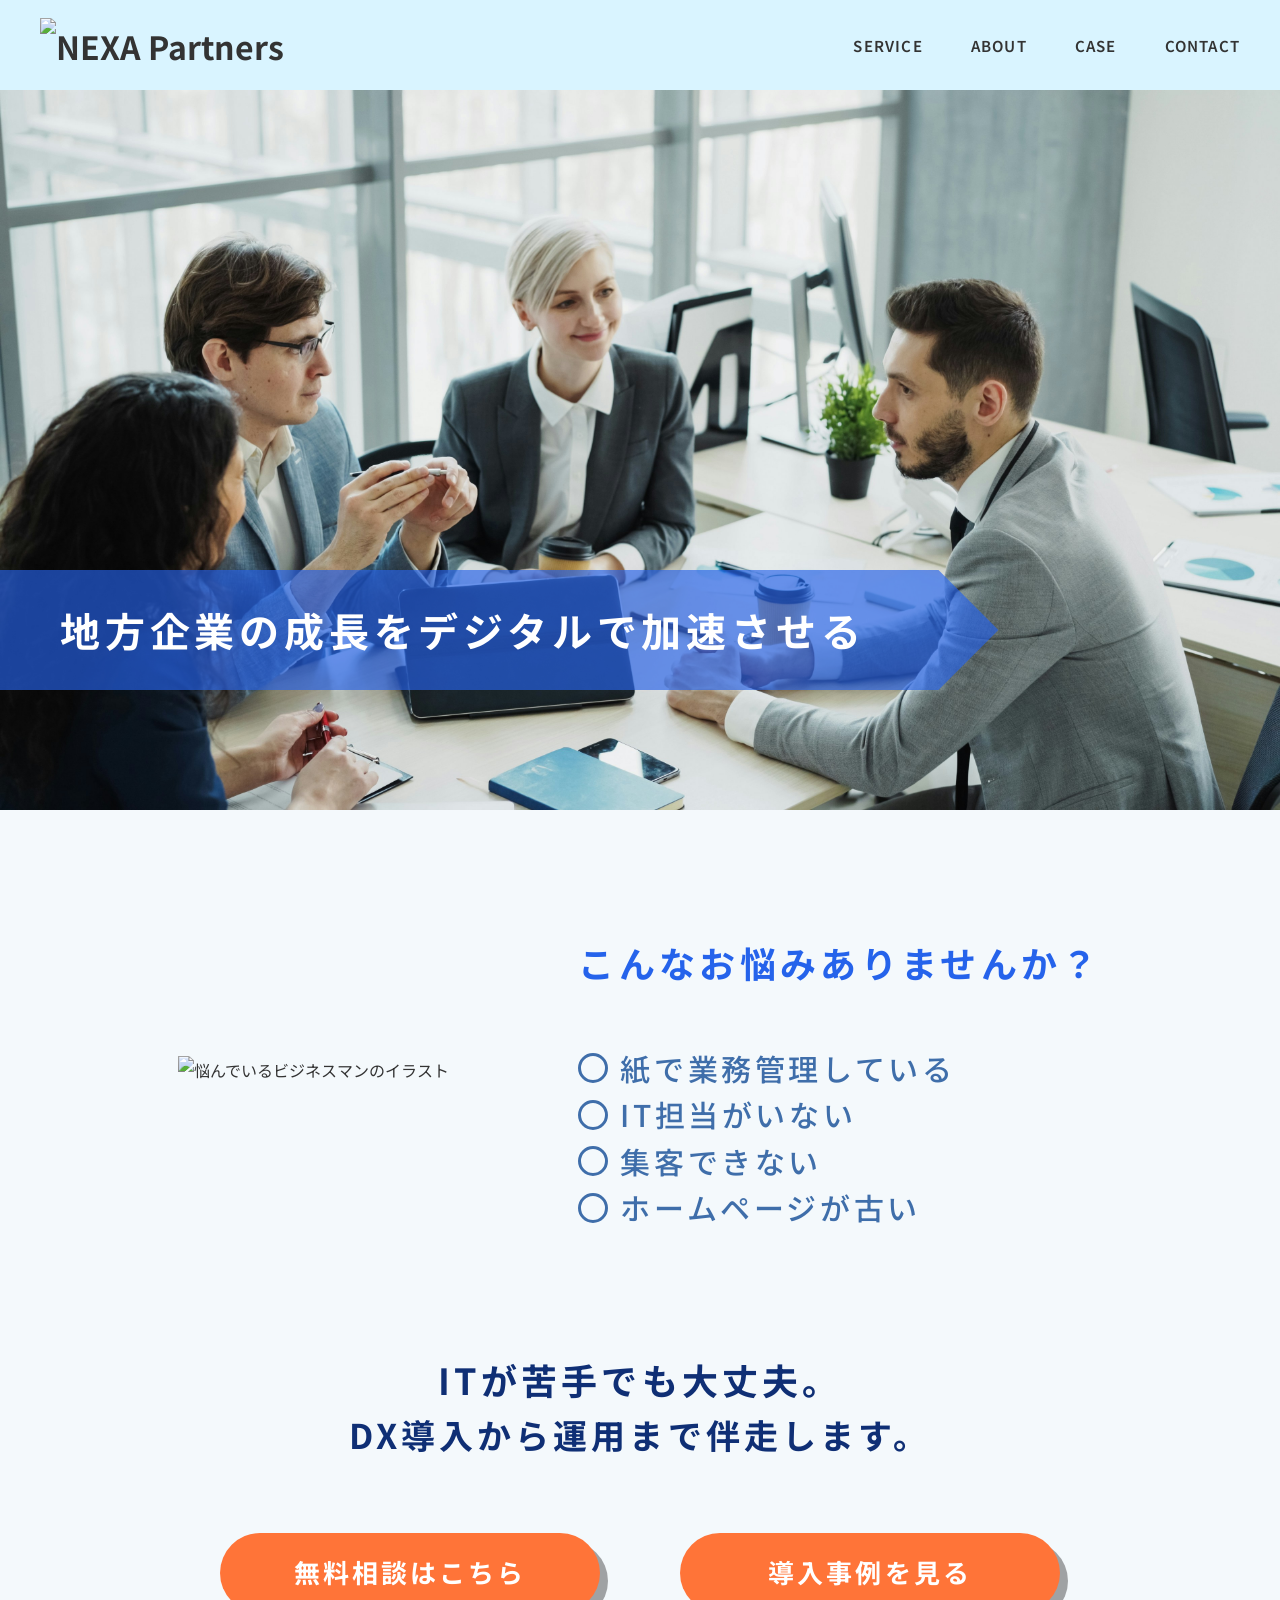
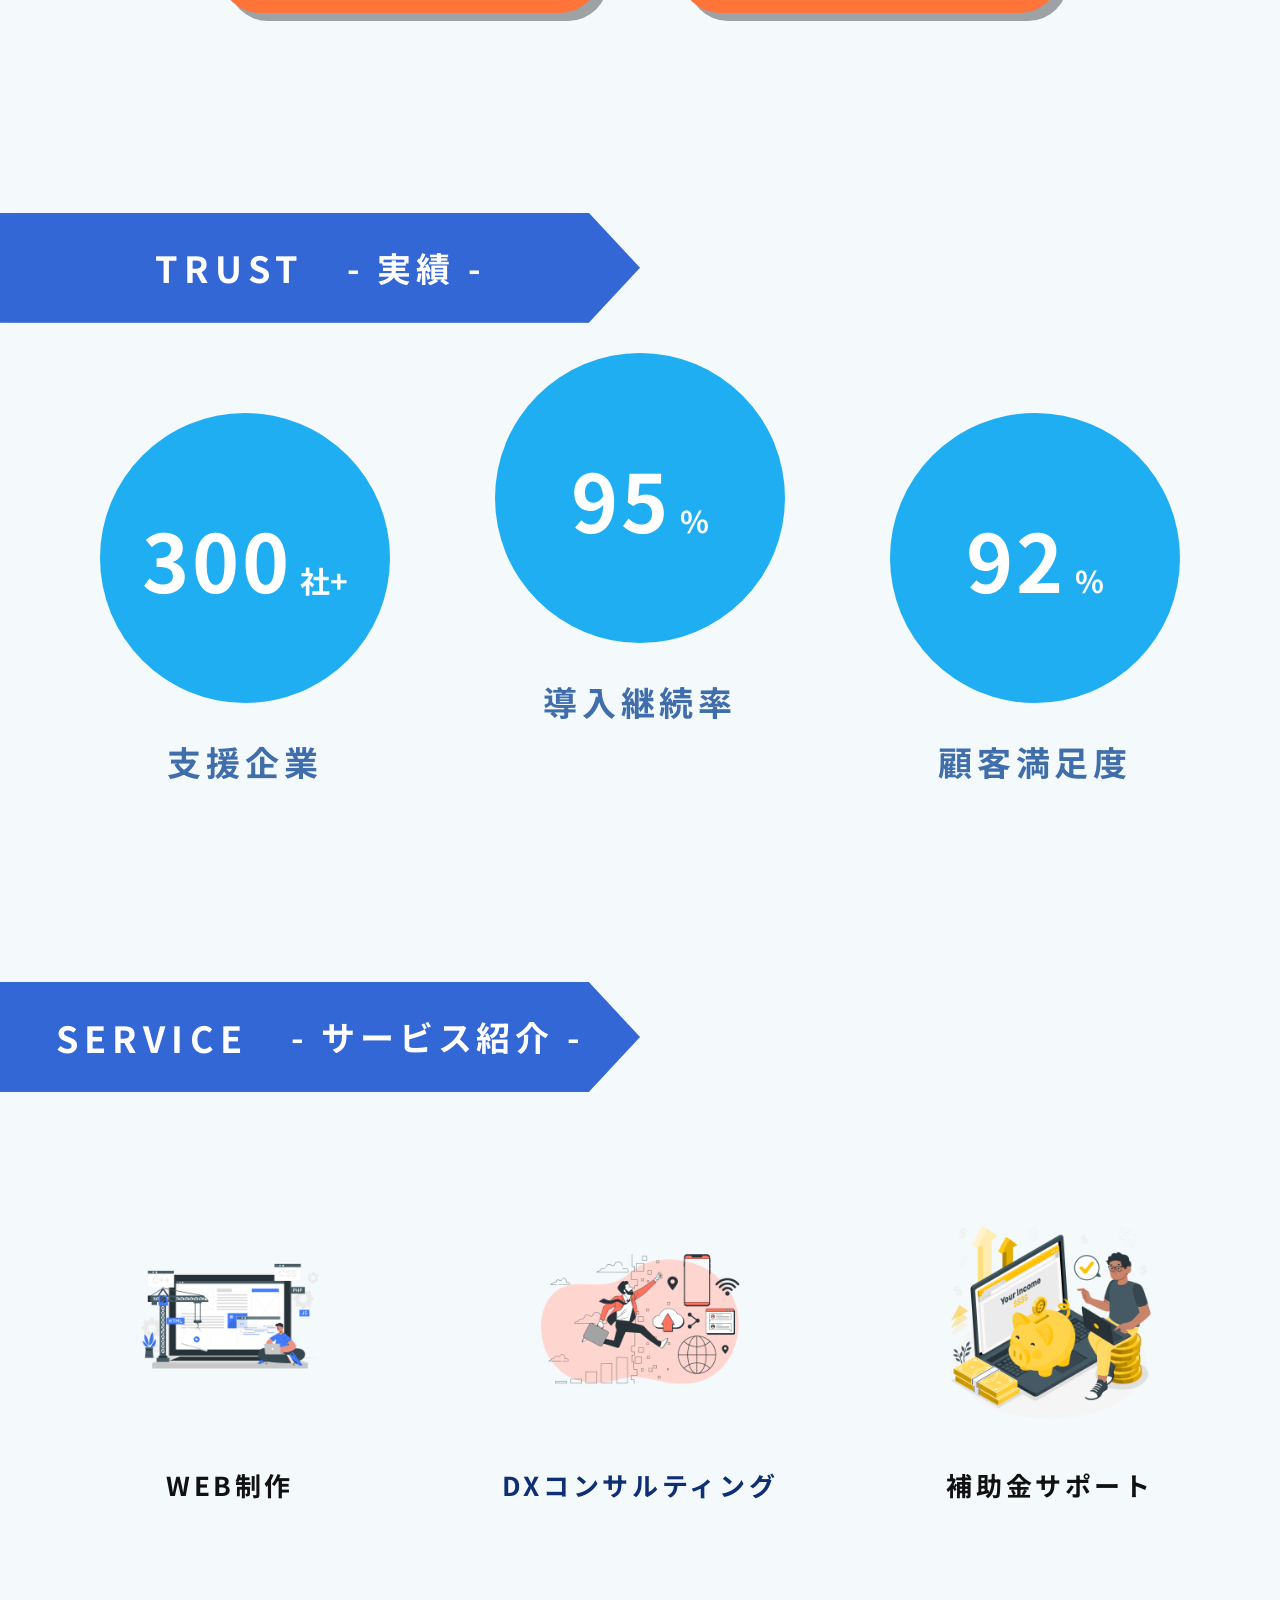
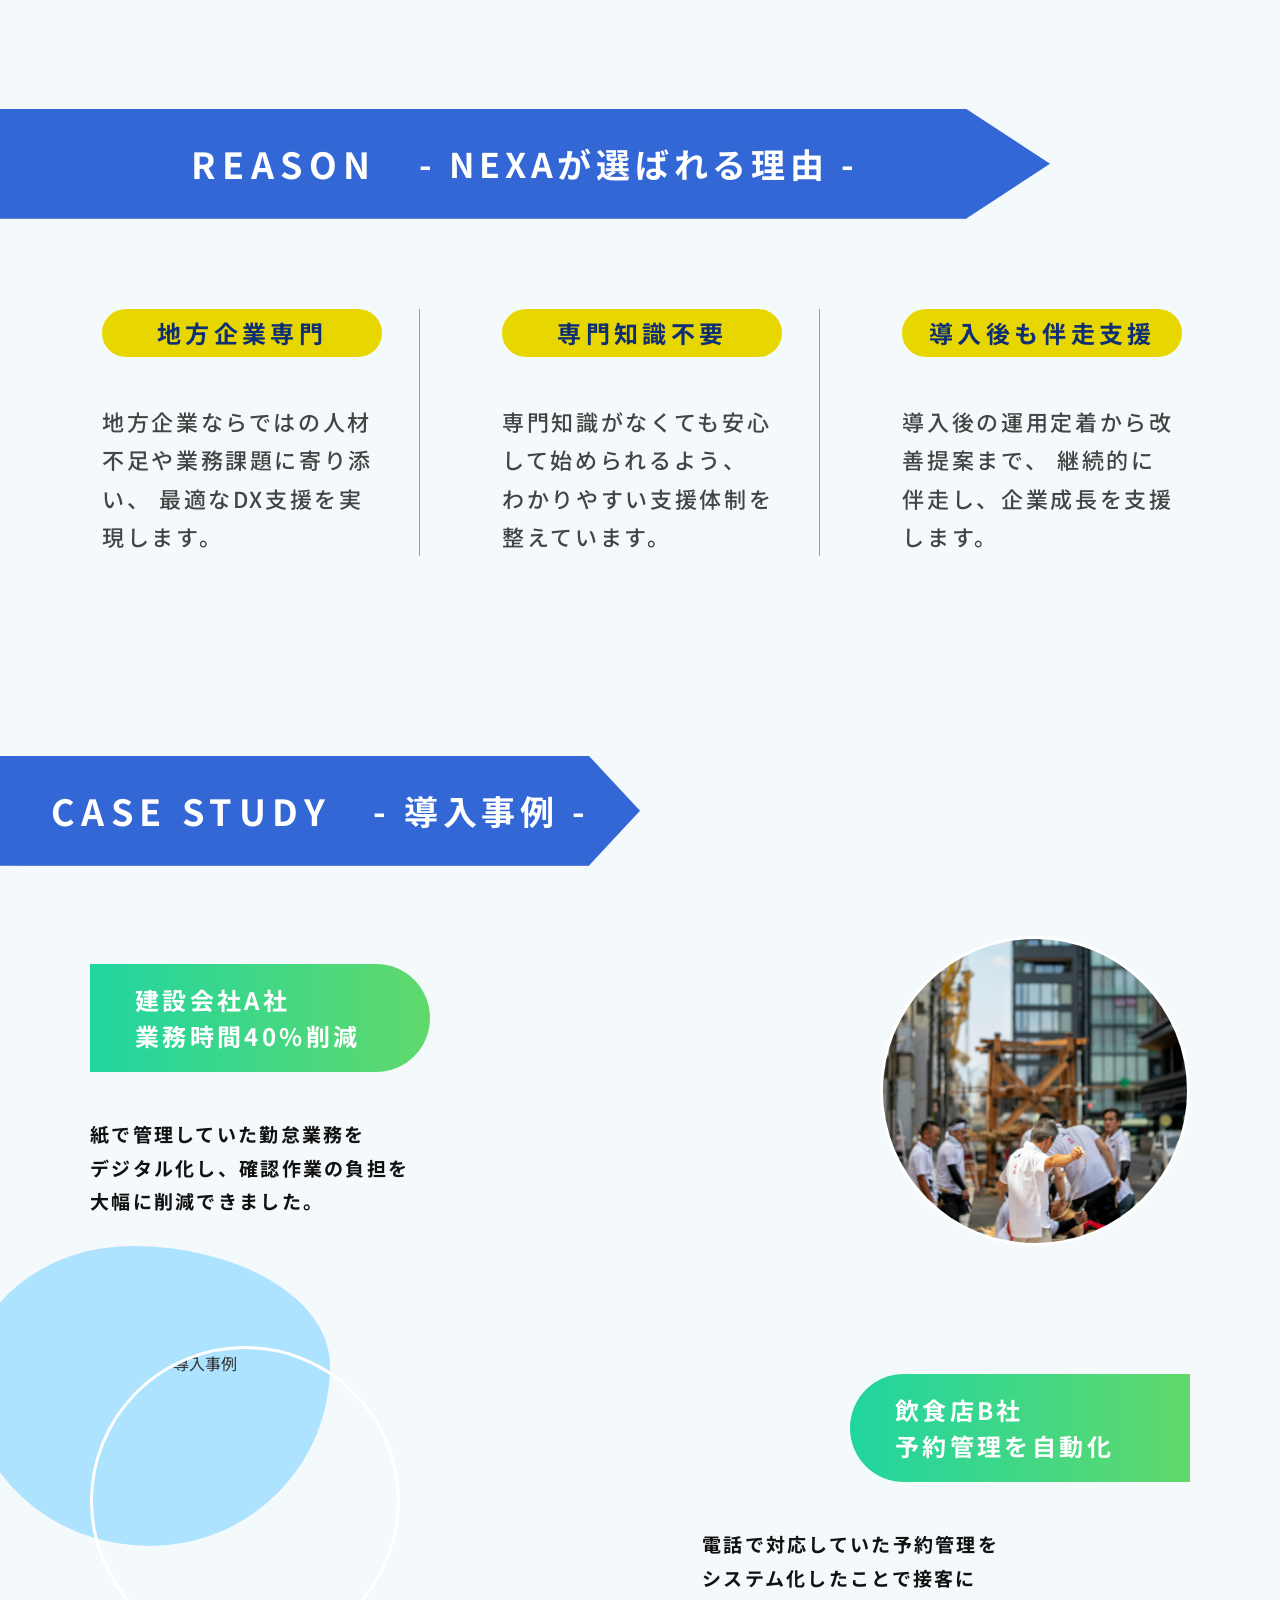
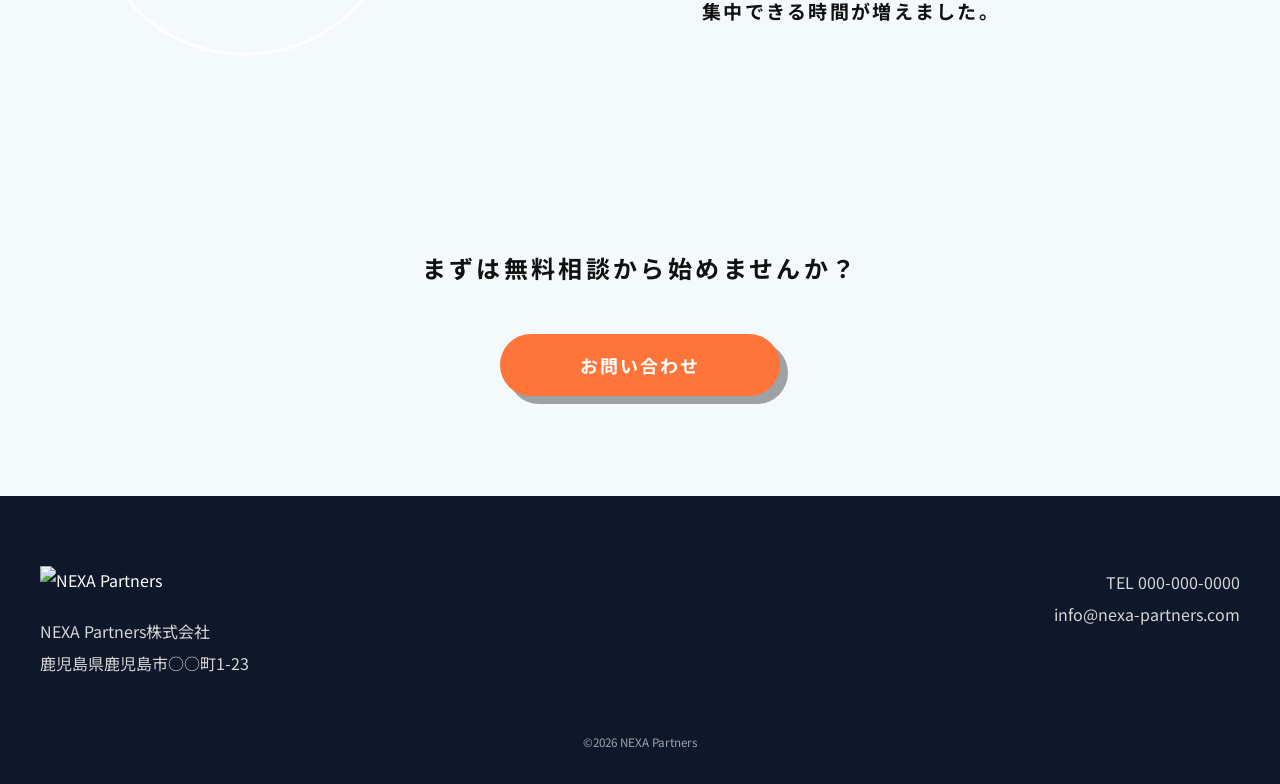
==== index.html @ 4a6d2b7f "Initial commit" ====
<!DOCTYPE html>
<html lang="ja">
<head>
    <meta charset="UTF-8">
    <meta name="viewport" content="width=device-width, initial-scale=1.0">
    <link rel="stylesheet" href="css/reset.css">
    <link rel="stylesheet" href="css/common.css">
    <link rel="stylesheet" href="css/top.css">
    <link rel="preconnect" href="https://fonts.googleapis.com">
    <link rel="preconnect" href="https://fonts.gstatic.com" crossorigin>
    <link href="https://fonts.googleapis.com/css2?family=Noto+Sans+JP:wght@100..900&display=swap" rel="stylesheet">
    <link rel="icon" href="images/common/favicon.ico">
    <title>NEXA Partners / TOPページ</title>
</head>
<body>
    <header>
        <div class="header-inner">
            <h1 class="logo">
            <a href="index.html">
                <img src="images/common/logo.svg" alt="NEXA Partners">
            </a>
            </h1>
            <nav>
            <ul class="gnav">
                <li><a href="service.html">SERVICE</a></li>
                <li><a href="about.html">ABOUT</a></li>
                <li><a href="case.html">CASE</a></li>
                <li><a href="contact.html">CONTACT</a></li>
            </ul>
            </nav>
        </div>
    </header>

    <main>

    <section class="hero">
        <div class="hero-copy">
            <h2>地方企業の成長をデジタルで加速させる</h2>
        </div>
    </section>

    <section class="problem">
        <div class="inner problem-inner">
            <div class="problem-top">
                <div class="problem-img">
                    <img src="images/top/problem.png" alt="悩んでいるビジネスマンのイラスト">
                </div>
                <div class="problem-text">
                    <h2 class="section-title">こんなお悩みありませんか？</h2>
                    <ul class="problem-list">
                        <li>紙で業務管理している</li>
                        <li>IT担当がいない</li>
                        <li>集客できない</li>
                        <li>ホームページが古い</li>
                    </ul>
                </div>
            </div>
            <p class="problem-copy">
                <span>ITが苦手でも大丈夫。</span><br>
                DX導入から運用まで伴走します。
            </p>
            <div class="problem-btns">
                <a href="contact.html" class="btn">無料相談はこちら</a>
                <a href="case.html" class="btn">導入事例を見る</a>
            </div>
        </div>
    </section>

    <section class="trust">
        <h2 class="arrow-title">
            TRUST <span>- 実績 -</span>
        </h2>

        <div class="inner trust-inner">
            <div class="trust-item">
                <div class="trust-circle">
                    <p><strong>300</strong><span>社+</span></p>
                </div>
                <h3>支援企業</h3>
            </div>

            <div class="trust-item trust-item-center">
                <div class="trust-circle">
                    <p><strong>95</strong><span>%</span></p>
                </div>
            <h3>導入継続率</h3>
            </div>

            <div class="trust-item">
                <div class="trust-circle">
                    <p><strong>92</strong><span>%</span></p>
                </div>
                <h3>顧客満足度</h3>
            </div>
        </div>
    </section>

    <section class="top-service">
        <h2 class="arrow-title">
            SERVICE <span>- サービス紹介 -</span>
        </h2>

        <div class="inner top-service-inner">
            <div class="top-service-item">
                <img src="images/top/service-web.png" alt="Web制作">
                <h3>WEB制作</h3>
            </div>

            <div class="top-service-item">
                <img src="images/top/service-dx.png" alt="DXコンサルティング">
                <h3>DXコンサルティング</h3>
            </div>

            <div class="top-service-item">
                <img src="images/top/service-subsidy.png" alt="補助金サポート">
                <h3>補助金サポート</h3>
            </div>
        </div>
    </section>

    <section class="reason">
        <h2 class="arrow-title reason-title">
            REASON <span>- NEXAが選ばれる理由 -</span>
        </h2>

        <div class="inner reason-inner">
            <div class="reason-item">
                <h3>地方企業専門</h3>
                <p>
                    地方企業ならではの人材不足や業務課題に寄り添い、
                    最適なDX支援を実現します。
                </p>
            </div>

            <div class="reason-item">
                <h3>専門知識不要</h3>
                <p>
                    専門知識がなくても安心して始められるよう、
                    わかりやすい支援体制を整えています。
                </p>
            </div>

            <div class="reason-item">
                <h3>導入後も伴走支援</h3>
                <p>
                    導入後の運用定着から改善提案まで、
                    継続的に伴走し、企業成長を支援します。
                </p>
            </div>
        </div>
    </section>

   <section class="top-case">
        <h2 class="arrow-title case-title">
            CASE STUDY <span>- 導入事例 -</span>
        </h2>

        <div class="inner case-inner">

            <!-- 建設会社 -->
            <div class="case-item case-item-construction">
                <div class="case-text">
                    <h3>
                        建設会社A社<br>
                        業務時間40%削減
                    </h3>

                    <p>
                        紙で管理していた勤怠業務を<br>
                        デジタル化し、確認作業の負担を<br>
                        大幅に削減できました。
                    </p>
                </div>

                <div class="case-img">
                    <img src="images/top/case-construction.jpg" alt="建設会社の導入事例">
                </div>
            </div>

            <!-- 飲食店 -->
            <div class="case-item case-item-cafe">
                <div class="case-img">
                    <img src="images/top/case-cafe.jpg" alt="飲食店の導入事例">
                </div>

                <div class="case-text">
                    <h3>
                        飲食店B社<br>
                        予約管理を自動化
                    </h3>

                    <p>
                        電話で対応していた予約管理を<br>
                        システム化したことで接客に<br>
                        集中できる時間が増えました。
                    </p>
                </div>
            </div>

            <!-- CTA -->
            <div class="case-cta">
                <p>まずは無料相談から始めませんか？</p>
                <a href="contact.html" class="btn">お問い合わせ</a>
            </div>

        </div>
    </section>

    </main>

    <footer>
        <div class="footer-inner">
            <div class="footer-left">
                <img src="images/common/logo_white.svg" alt="NEXA Partners">
                <p>
                    NEXA Partners株式会社<br>
                    鹿児島県鹿児島市○○町1-23
                </p>
            </div>
            <div class="footer-right">
                <p>TEL 000-000-0000</p>
                <p>info@nexa-partners.com</p>
            </div>
        </div>
        <div class="copyright">
            <small>
                ©2026 NEXA Partners
            </small>
        </div>
    </footer>
</body>
</html>
---- css/common.css ----
/* =====================
Common
===================== */

*{
    margin:0;
    padding:0;
    box-sizing:border-box;
}

body{
    font-family:"Noto Sans JP",sans-serif;
    color:#333;
    background:#fff;
    line-height:1.8;
}

img{
    display:block;
    width:100%;
}

a{
    text-decoration:none;
    color:inherit;
}

ul{
    list-style:none;
}

section{
    padding:120px 0;
}

.inner{
    width:1200px;
    margin:auto;
}


/* =====================
Header
===================== */

header{
    width:100%;
    height:90px;
    background:#d9f4ff;
    position:sticky;
    top:0;
    z-index:1000;
}

.header-inner{
    width:1200px;
    height:100%;
    margin:auto;
    display:flex;
    justify-content:space-between;
    align-items:center;
}

.logo img{
    height:55px;
}

.gnav{
    display:flex;
    gap:48px;
}

.gnav a{
    font-size:15px;
    font-weight:600;
    letter-spacing:.08em;
    transition:.3s;
}

.gnav a:hover{
    color:#2563eb;
}


/* Button */
.btn {
    display: inline-flex;
    justify-content: center;
    align-items: center;
    width: 380px;
    height: 80px;
    background: #ff7438;
    color: #fff;
    border-radius: 999px;
    font-size: 26px;
    font-weight: 700;
    letter-spacing: 0.12em;
    box-shadow: 8px 8px 0 rgba(0, 0, 0, 0.35);
    transition: 0.3s;
}

.btn:active {
    transform: translateY(3px);
    box-shadow: 4px 4px 0 rgba(0, 0, 0, 0.35);
}

/* Arrow */
/* 青い矢印見出し */
.arrow-title {
    width: 640px;
    height: 110px;
    background: #3367d6;
    color: #fff;
    display: flex;
    align-items: center;
    justify-content: center;
    gap: 42px;
    font-size: 36px;
    font-weight: 700;
    letter-spacing: 0.18em;
    clip-path: polygon(0 0, 92% 0, 100% 50%, 92% 100%, 0 100%);
    box-shadow: 8px 8px 14px rgba(0, 0, 0, 0.25);
}

.arrow-title span {
    font-size: 34px;
    letter-spacing: 0.14em;
}

/* =====================
Footer
===================== */

footer{
    background:#0F172A;
    color:#fff;
    padding:70px 0 30px;
}

.footer-inner{
    width:1200px;
    margin:auto;
    display:flex;
    justify-content:space-between;
}

.footer-left img{
    width:180px;
    margin-bottom:20px;
}

.footer-left p{
    line-height:2;
    color:#d6d6d6;
}

.footer-right{
    text-align:right;
    line-height:2;
    color:#d6d6d6;
}

.copyright{
    margin-top:50px;
    text-align:center;
    font-size:14px;
    color:#9ca3af;
}
---- css/top.css ----
/* =================================
Hero
================================= */
/* Hero */
.hero {
  height: 720px;
  background-image: url("../images/top/hero.jpg");
  background-size: cover;
  background-position: center;
  position: relative;
}

.hero-copy {
  position: absolute;
  left: 0;
  bottom: 120px;
  width: 78%;
  height: 120px;
  background: rgba(37, 99, 235, 0.65);
  display: flex;
  align-items: center;
  padding-left: 60px;
  clip-path: polygon(0 0, 94% 0, 100% 50%, 94% 100%, 0 100%);
}

.hero-copy h2 {
  color: #fff;
  font-size: 40px;
  font-weight: 700;
  letter-spacing: 0.12em;
  line-height: 1.4;
}

/* =========================
   Problem
========================= */

.problem {
  background: #f4f9fc;
  padding: 100px 0 120px;
}

.problem-inner {
  width: 1200px;
  margin: 0 auto;
}

.problem-top {
  display: flex;
  justify-content: center;
  align-items: center;
  gap: 120px;
}

.problem-img {
  width: 280px;
}

.problem-img img {
  width: 100%;
  display: block;
}

.problem-text {
  padding-top: 20px;
}

.section-title {
  color: #2563eb;
  font-size: 36px;
  font-weight: 700;
  letter-spacing: 0.12em;
  margin-bottom: 50px;
}

.problem-list {
  color: #3f6eaa;
  font-size: 30px;
  font-weight: 500;
  line-height: 1.55;
  letter-spacing: 0.12em;
}

.problem-list li {
  position: relative;
  padding-left: 42px;
}

.problem-list li::before {
  content: "";
  width: 24px;
  height: 24px;
  border: 3px solid #3f6eaa;
  border-radius: 50%;
  position: absolute;
  left: 0;
  top: 50%;
  transform: translateY(-50%);
}

.problem-copy {
  margin-top: 120px;
  text-align: center;
  color: #0f2f75;
  font-size: 34px;
  font-weight: 700;
  line-height: 1.6;
  letter-spacing: 0.12em;
}

.problem-copy span {
  font-size: 36px;
}

.problem-btns {
  margin-top: 70px;
  display: flex;
  justify-content: center;
  gap: 80px;
}

/* =========================
   Trust
========================= */

.trust {
  background: #f4f9fc;
  padding: 80px 0 110px;
}

/* 実績3つ */
.trust-inner {
  width: 1080px;
  margin: 90px auto 0;

  display: flex;
  justify-content: space-between;
  align-items: flex-start;
}

.trust-item {
  text-align: center;
}

.trust-item-center {
  margin-top: -60px;
}

.trust-circle {
  width: 290px;
  height: 290px;
  border-radius: 50%;

  background: #20aef2;

  display: flex;
  align-items: center;
  justify-content: center;
}

.trust-circle p {
  color: #fff;
  line-height: 1;
}

.trust-circle strong {
  font-size: 80px;
  font-weight: 700;
  letter-spacing: 0.04em;
}

.trust-circle span {
  font-size: 30px;
  font-weight: 700;
  margin-left: 8px;
}

.trust-item h3 {
  margin-top: 28px;
  color: #3f6eaa;
  font-size: 34px;
  font-weight: 700;
  letter-spacing: 0.14em;
}

/* =========================
   Top Service
========================= */

.top-service {
  background: #f4f9fc;
  padding: 80px 0 120px;
}

.top-service-inner {
  width: 1120px;
  margin: 120px auto 0;

  display: flex;
  justify-content: space-between;
  align-items: flex-start;
}

.top-service-item {
  width: 300px;
  text-align: center;
}

.top-service-item img {
  width: 300px;
  height: 210px;
  object-fit: contain;
  margin: 0 auto 40px;
}

.top-service-item h3 {
  color: #111;
  font-size: 26px;
  font-weight: 700;
  letter-spacing: 0.14em;
}

/* 中央だけ青文字にする場合 */
.top-service-item:nth-child(2) h3 {
  color: #0f2f75;
}

/* =========================
   Reason
========================= */

.reason {
  background: #f4f9fc;
  padding: 80px 0 120px;
}

.reason-title {
  width: 1050px;
}

.reason-inner {
  width: 1160px;
  margin: 90px auto 0;

  display: flex;
  justify-content: space-between;
}

.reason-item {
  width: 31%;
  padding: 0 42px;
  text-align: left;
}

.reason-item:not(:last-child) {
  border-right: 1px solid #7da3d8;
}

.reason-item h3 {
  width: 280px;
  height: 48px;
  margin: 0 auto 45px;
  background: #e8d600;
  color: #0f2f75;
  border-radius: 999px;
  display: flex;
  align-items: center;
  justify-content: center;

  font-size: 24px;
  font-weight: 700;
  letter-spacing: 0.18em;
}

.reason-item p {
  color: #444;
  font-size: 22px;
  font-weight: 500;
  line-height: 1.75;
  letter-spacing: 0.12em;
}

/* =========================
   Top Case Study
========================= */

.top-case {
  background: #f4f9fc;
  padding: 80px 0 0;
  position: relative;
}

.case-title {
  width: 640px;
}

.case-inner {
  width: 1100px;
  margin: 70px auto 0;
}

.case-item {
  display: flex;
  align-items: center;
  justify-content: space-between;
  margin-bottom: 100px;
}

.case-text {
  width: 48%;
}

.case-text h3 {
  width: 340px;
  min-height: 90px;
  padding: 18px 45px;

  background: linear-gradient(90deg, #20d5a0, #61d96c);
  color: #fff;

  border-radius: 0 999px 999px 0;

  font-size: 24px;
  font-weight: 700;
  line-height: 1.5;
  letter-spacing: 0.14em;
}

.case-text p {
  margin-top: 45px;
  color: #111;
  font-size: 19px;
  font-weight: 700;
  line-height: 1.75;
  letter-spacing: 0.12em;
}

.case-img {
  width: 310px;
  height: 310px;
  border-radius: 50%;
  overflow: hidden;
  border: 3px solid #fff;
}

.case-img img {
  width: 100%;
  height: 100%;
  object-fit: cover;
}

/* 建設会社 */
.case-item-construction .case-text h3 {
  border-radius: 0 999px 999px 0;
}

/* 飲食店 */
.case-item-cafe {
  margin-top: 40px;
}

.case-item-cafe .case-text {
  width: 48%;
}

.case-item-cafe .case-text h3 {
  margin-left: auto;
  border-radius: 999px 0 0 999px;
}

.case-item-cafe .case-text p {
  margin-left: 40px;
}

/* 左側の水色背景 */
.case-item-cafe {
  position: relative;
}

.case-item-cafe::before {
  content: "";
  position: absolute;
  left: -120px;
  top: -100px;
  width: 360px;
  height: 300px;
  background: #aee3ff;
  border-radius: 45% 55% 50% 50% / 45% 40% 60% 55%;
  z-index: 0;
}

.case-item-cafe .case-img,
.case-item-cafe .case-text {
  position: relative;
  z-index: 1;
}

/* CTA */
.case-cta {
  text-align: center;
  padding: 90px 0 100px;
}

.case-cta p {
  margin-bottom: 45px;

  color: #111;
  font-size: 24px;
  font-weight: 700;
  letter-spacing: 0.14em;
}

.case-cta .btn {
  width: 280px;
  height: 62px;

  font-size: 18px;
}
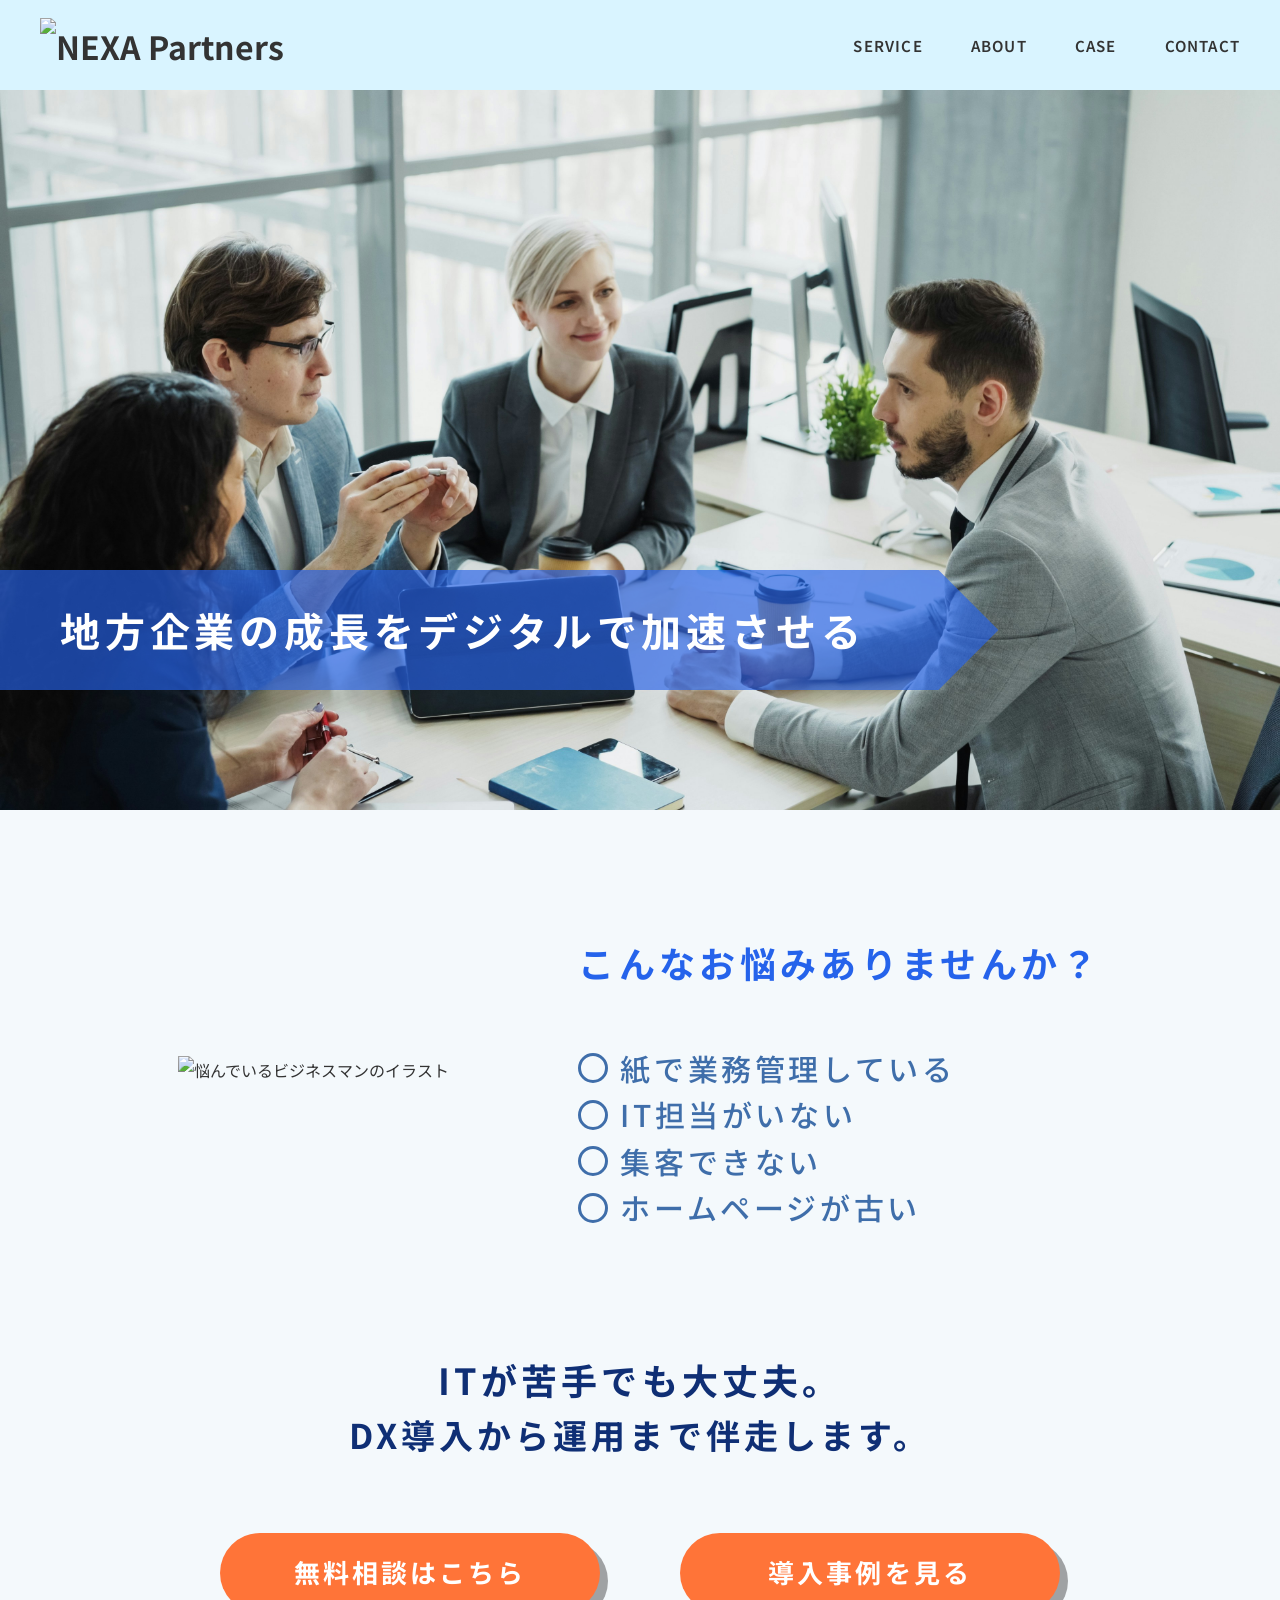
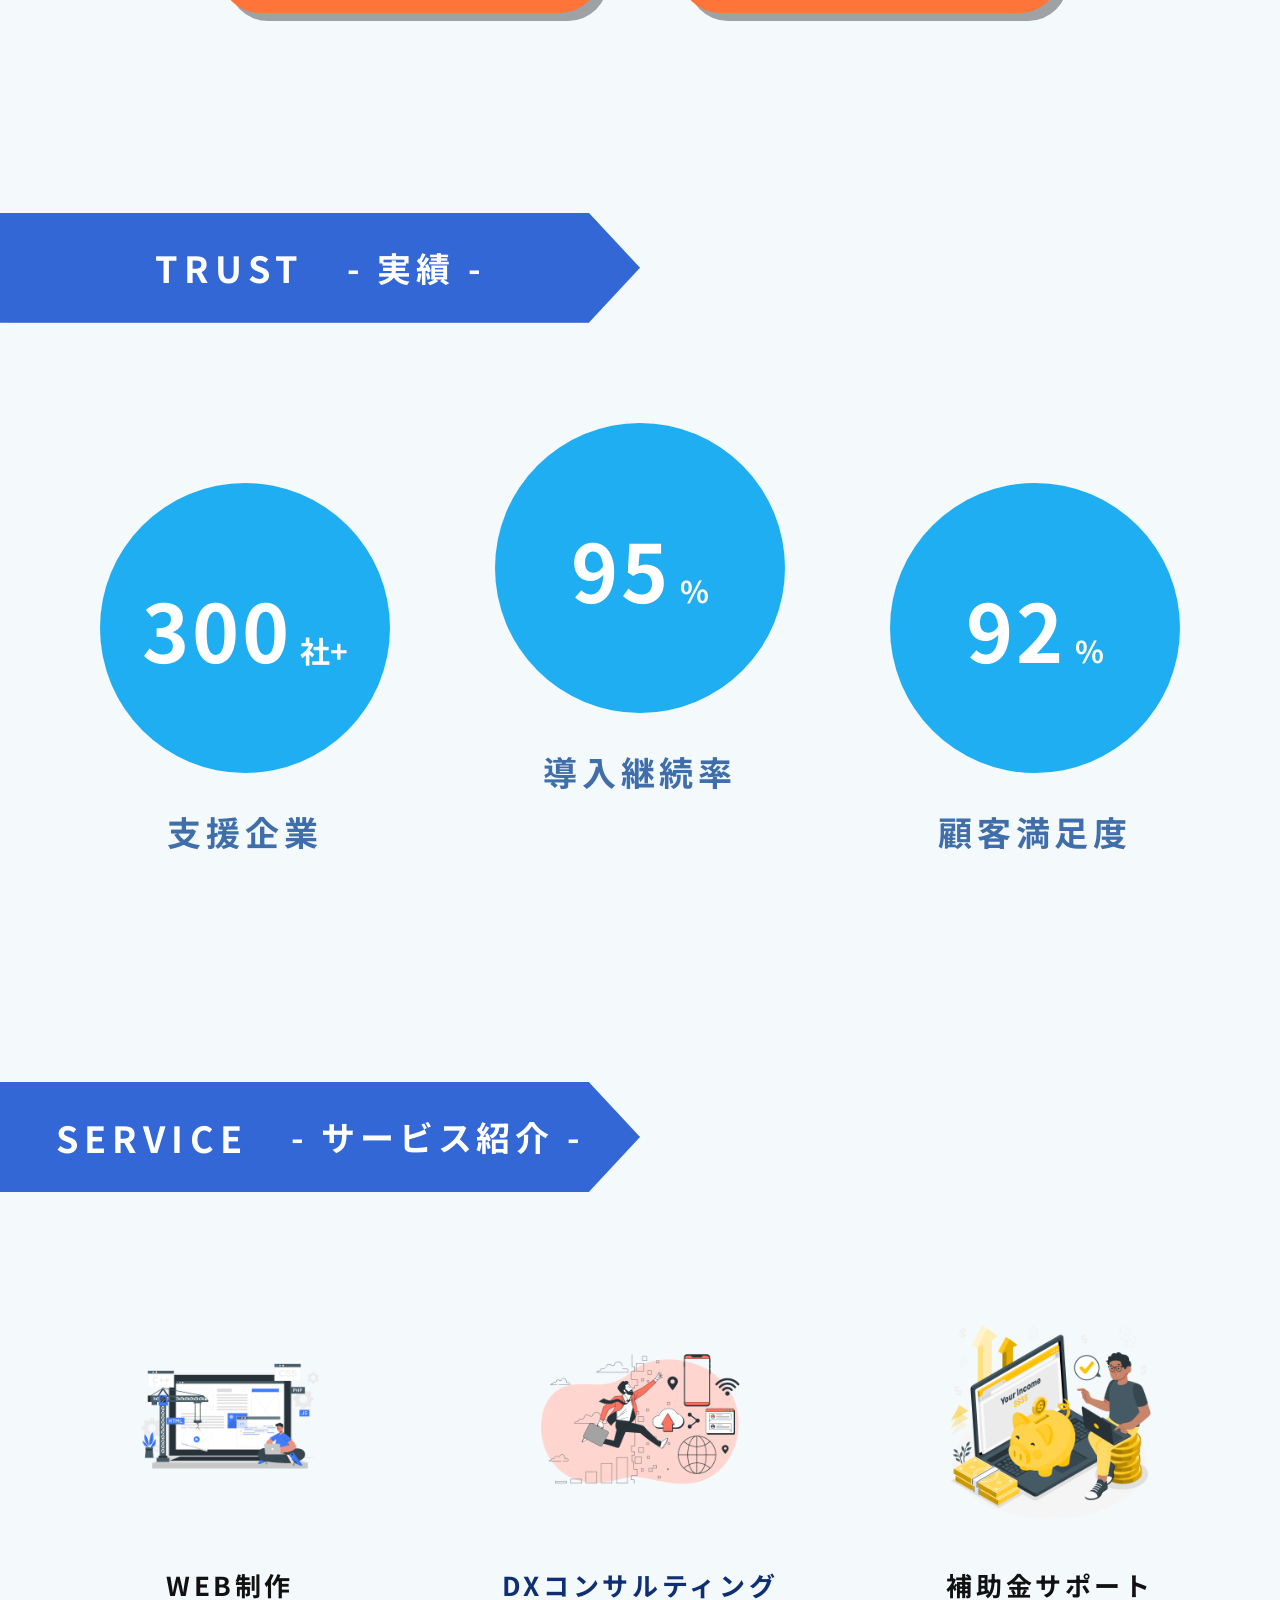
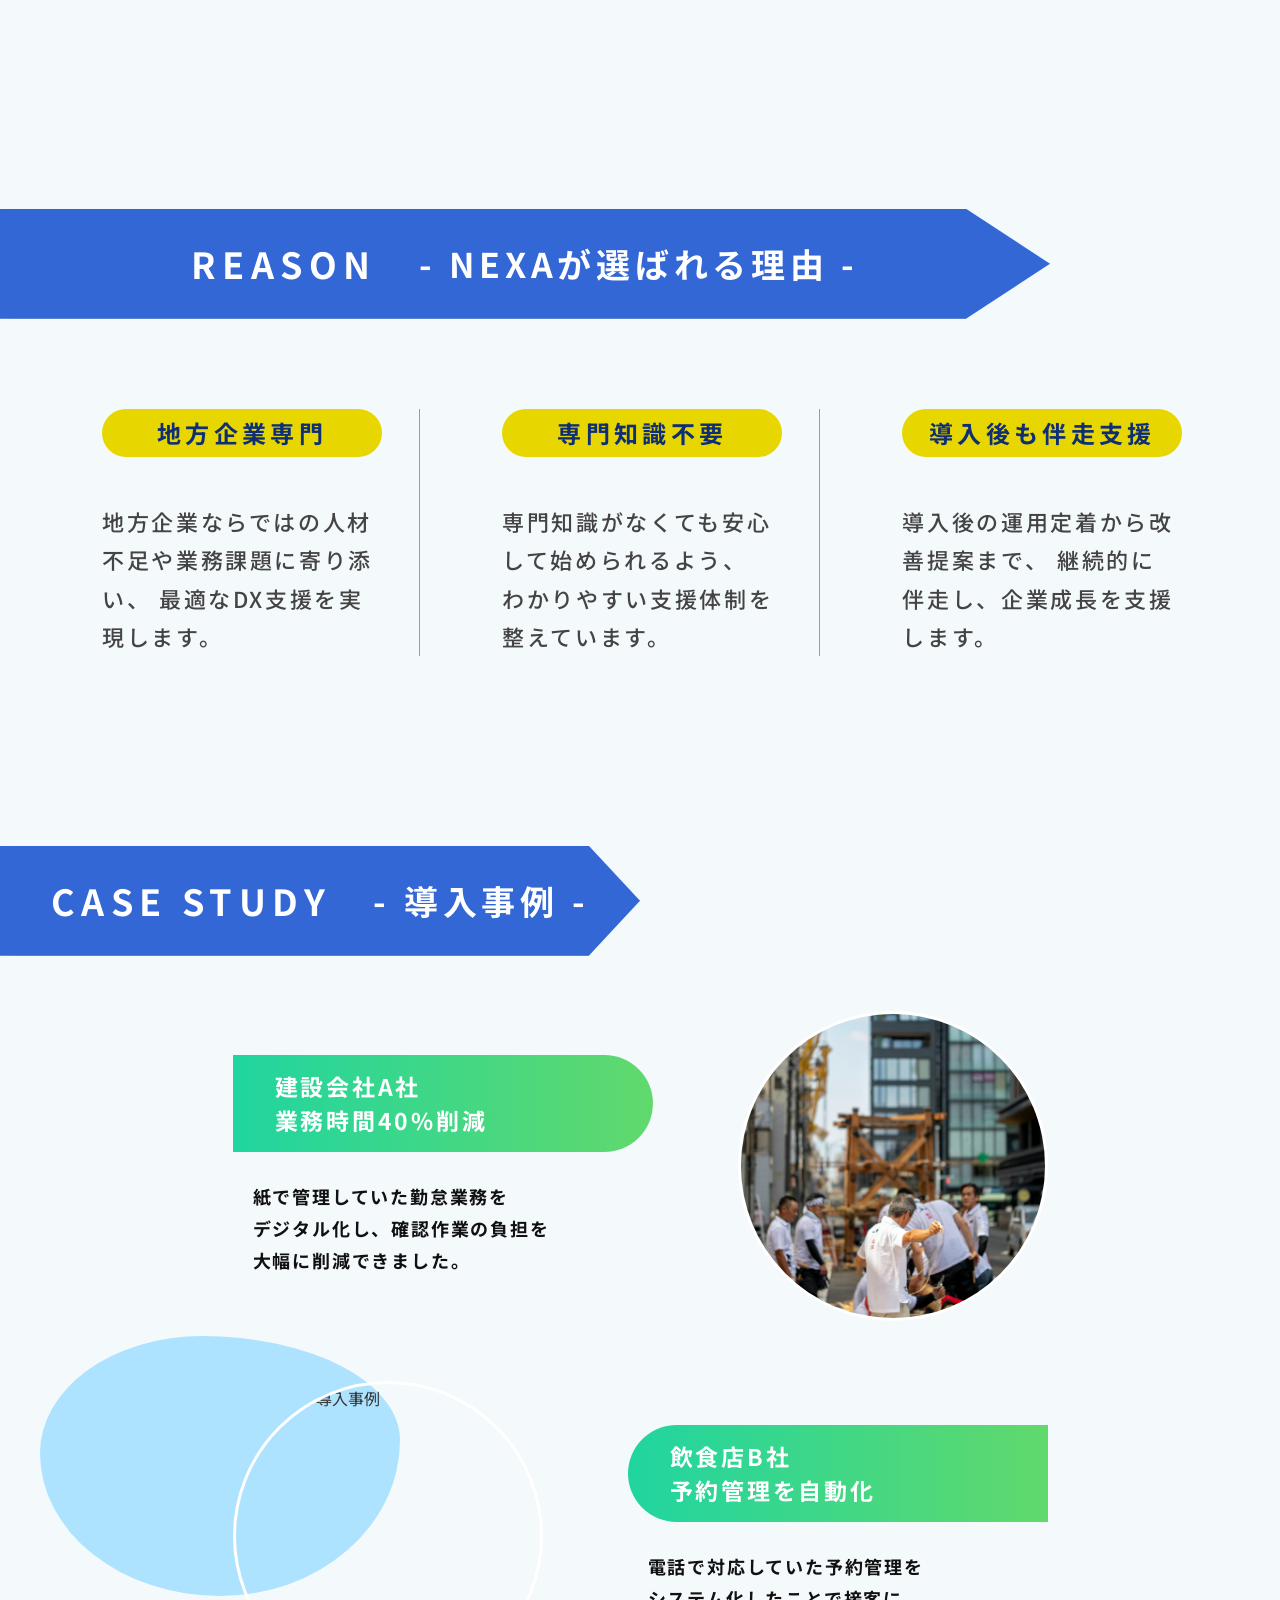
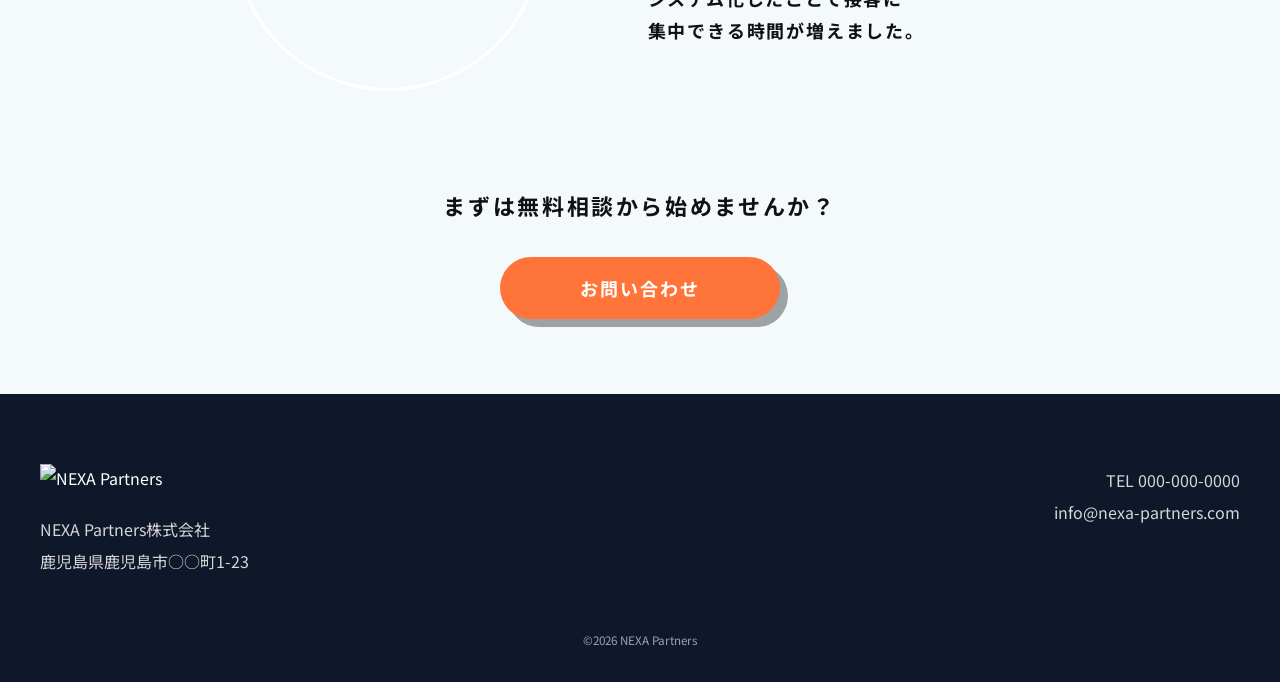
==== commit fd8ed500: "topページのレイアウトを調整" ====
--- a/index.html
+++ b/index.html
@@ -160,7 +160,7 @@
             <!-- 建設会社 -->
             <div class="case-item case-item-construction">
                 <div class="case-text">
-                    <h3>
+                    <h3 class="case-title">
                         建設会社A社<br>
                         業務時間40%削減
                     </h3>
@@ -184,7 +184,7 @@
                 </div>
 
                 <div class="case-text">
-                    <h3>
+                    <h3 class="case-title">
                         飲食店B社<br>
                         予約管理を自動化
                     </h3>
--- a/css/common.css
+++ b/css/common.css
@@ -34,8 +34,8 @@
 }
 
 .inner{
-    width:1200px;
-    margin:auto;
+    width: min(1200px, calc(100% - 80px));
+    margin-inline: auto;
 }
 
 
@@ -53,9 +53,9 @@
 }
 
 .header-inner{
-    width:1200px;
+    width: min(1200px, calc(100% - 80px));
     height:100%;
-    margin:auto;
+    margin-inline: auto;
     display:flex;
     justify-content:space-between;
     align-items:center;
@@ -138,8 +138,8 @@
 }
 
 .footer-inner{
-    width:1200px;
-    margin:auto;
+    width: min(1200px, calc(100% - 80px));
+    margin-inline: auto;
     display:flex;
     justify-content:space-between;
 }
--- a/css/top.css
+++ b/css/top.css
@@ -1,6 +1,12 @@
-/* =================================
+@charset "utf-8";
+
+/* =========================
+   TOPページ
+========================= */
+
+/* =========================
 Hero
-================================= */
+========================= */
 /* Hero */
 .hero {
   height: 720px;
@@ -131,7 +137,7 @@
 /* 実績3つ */
 .trust-inner {
   width: 1080px;
-  margin: 90px auto 0;
+  margin: 160px auto 30px;
 
   display: flex;
   justify-content: space-between;
@@ -285,134 +291,177 @@
 ========================= */
 
 .top-case {
-  background: #f4f9fc;
-  padding: 80px 0 0;
-  position: relative;
-}
-
-.case-title {
-  width: 640px;
-}
-
+    position: relative;
+    padding: 70px 0 0;
+    background-color: #f4f9fc;
+}
+
+/* セクションタイトル */
+.top-case > .case-title {
+    width: 640px;
+}
+
+/* 事例全体 */
 .case-inner {
-  width: 1100px;
-  margin: 70px auto 0;
-}
-
+    width: 1000px;
+    margin: 55px auto 0;
+}
+
+/* 事例1件 */
 .case-item {
-  display: flex;
-  align-items: center;
-  justify-content: space-between;
-  margin-bottom: 100px;
-}
-
+    display: flex;
+    justify-content: center;
+    align-items: center;
+    gap: 75px;
+
+    margin-bottom: 60px;
+}
+
+/* 説明ブロック */
 .case-text {
-  width: 48%;
-}
-
+    width: 430px;
+    flex-shrink: 0;
+}
+
+/* 緑の見出し */
 .case-text h3 {
-  width: 340px;
-  min-height: 90px;
-  padding: 18px 45px;
-
-  background: linear-gradient(90deg, #20d5a0, #61d96c);
-  color: #fff;
-
-  border-radius: 0 999px 999px 0;
-
-  font-size: 24px;
-  font-weight: 700;
-  line-height: 1.5;
-  letter-spacing: 0.14em;
-}
-
+    width: 420px;
+    min-height: 82px;
+    padding: 14px 42px;
+
+    display: flex;
+    flex-direction: column;
+    justify-content: center;
+
+    background: linear-gradient(
+        90deg,
+        #20d5a0,
+        #61d96c
+    );
+    color: #fff;
+
+    font-size: 23px;
+    font-weight: 700;
+    line-height: 1.5;
+    letter-spacing: 0.12em;
+}
+
+/* 説明文 */
 .case-text p {
-  margin-top: 45px;
-  color: #111;
-  font-size: 19px;
-  font-weight: 700;
-  line-height: 1.75;
-  letter-spacing: 0.12em;
-}
-
+    width: 420px;
+    margin-top: 28px;
+    padding-inline: 20px;
+
+    color: #111;
+    font-size: 18px;
+    font-weight: 700;
+    line-height: 1.8;
+    letter-spacing: 0.1em;
+}
+
+/* 画像 */
 .case-img {
-  width: 310px;
-  height: 310px;
-  border-radius: 50%;
-  overflow: hidden;
-  border: 3px solid #fff;
+    width: 310px;
+    height: 310px;
+    flex-shrink: 0;
+
+    overflow: hidden;
+    border: 3px solid #fff;
+    border-radius: 50%;
 }
 
 .case-img img {
-  width: 100%;
-  height: 100%;
-  object-fit: cover;
-}
-
-/* 建設会社 */
+    width: 100%;
+    height: 100%;
+    display: block;
+
+    object-fit: cover;
+}
+
+/* =========================
+   建設会社
+========================= */
+
 .case-item-construction .case-text h3 {
-  border-radius: 0 999px 999px 0;
-}
-
-/* 飲食店 */
+    border-radius: 0 999px 999px 0;
+}
+
+/* =========================
+   飲食店
+========================= */
+
 .case-item-cafe {
-  margin-top: 40px;
+    position: relative;
+    margin-top: 0;
+    margin-bottom: 40px;
 }
 
 .case-item-cafe .case-text {
-  width: 48%;
+    width: 430px;
+
+    display: flex;
+    flex-direction: column;
+    align-items: flex-end;
 }
 
 .case-item-cafe .case-text h3 {
-  margin-left: auto;
-  border-radius: 999px 0 0 999px;
+    width: 420px;
+    margin: 0;
+
+    border-radius: 999px 0 0 999px;
 }
 
 .case-item-cafe .case-text p {
-  margin-left: 40px;
+    width: 420px;
+    margin-top: 28px;
+    padding-inline: 20px;
 }
 
 /* 左側の水色背景 */
-.case-item-cafe {
-  position: relative;
-}
-
 .case-item-cafe::before {
-  content: "";
-  position: absolute;
-  left: -120px;
-  top: -100px;
-  width: 360px;
-  height: 300px;
-  background: #aee3ff;
-  border-radius: 45% 55% 50% 50% / 45% 40% 60% 55%;
-  z-index: 0;
+    content: "";
+    position: absolute;
+    z-index: 0;
+
+    top: -45px;
+    left: -100px;
+
+    width: 360px;
+    height: 260px;
+
+    border-radius:
+        45% 55% 50% 50% /
+        45% 40% 60% 55%;
+
+    background-color: #aee3ff;
 }
 
 .case-item-cafe .case-img,
 .case-item-cafe .case-text {
-  position: relative;
-  z-index: 1;
-}
-
-/* CTA */
+    position: relative;
+    z-index: 1;
+}
+
+/* =========================
+   CTA
+========================= */
+
 .case-cta {
-  text-align: center;
-  padding: 90px 0 100px;
+    padding: 55px 0 75px;
+    text-align: center;
 }
 
 .case-cta p {
-  margin-bottom: 45px;
-
-  color: #111;
-  font-size: 24px;
-  font-weight: 700;
-  letter-spacing: 0.14em;
+    margin-bottom: 32px;
+
+    color: #111;
+    font-size: 22px;
+    font-weight: 700;
+    letter-spacing: 0.12em;
 }
 
 .case-cta .btn {
-  width: 280px;
-  height: 62px;
-
-  font-size: 18px;
+    width: 280px;
+    height: 62px;
+    font-size: 18px;
 }
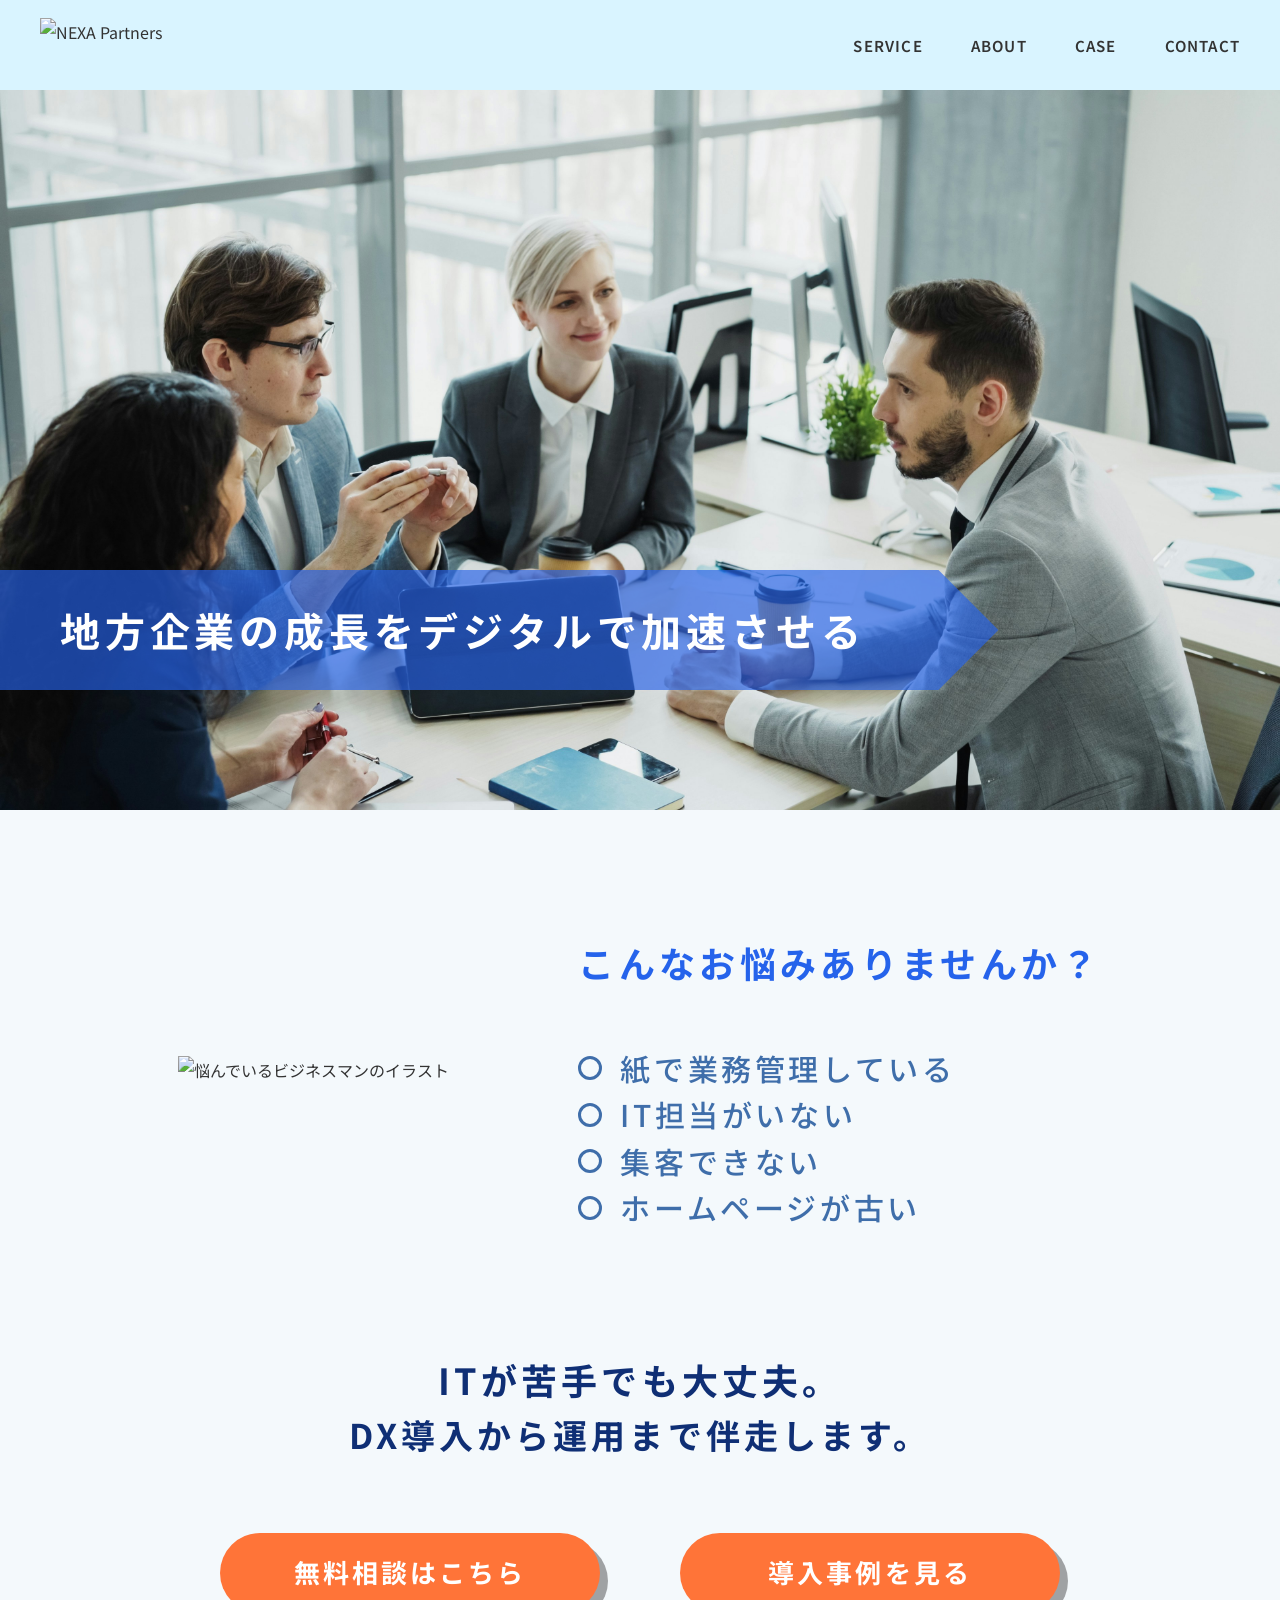
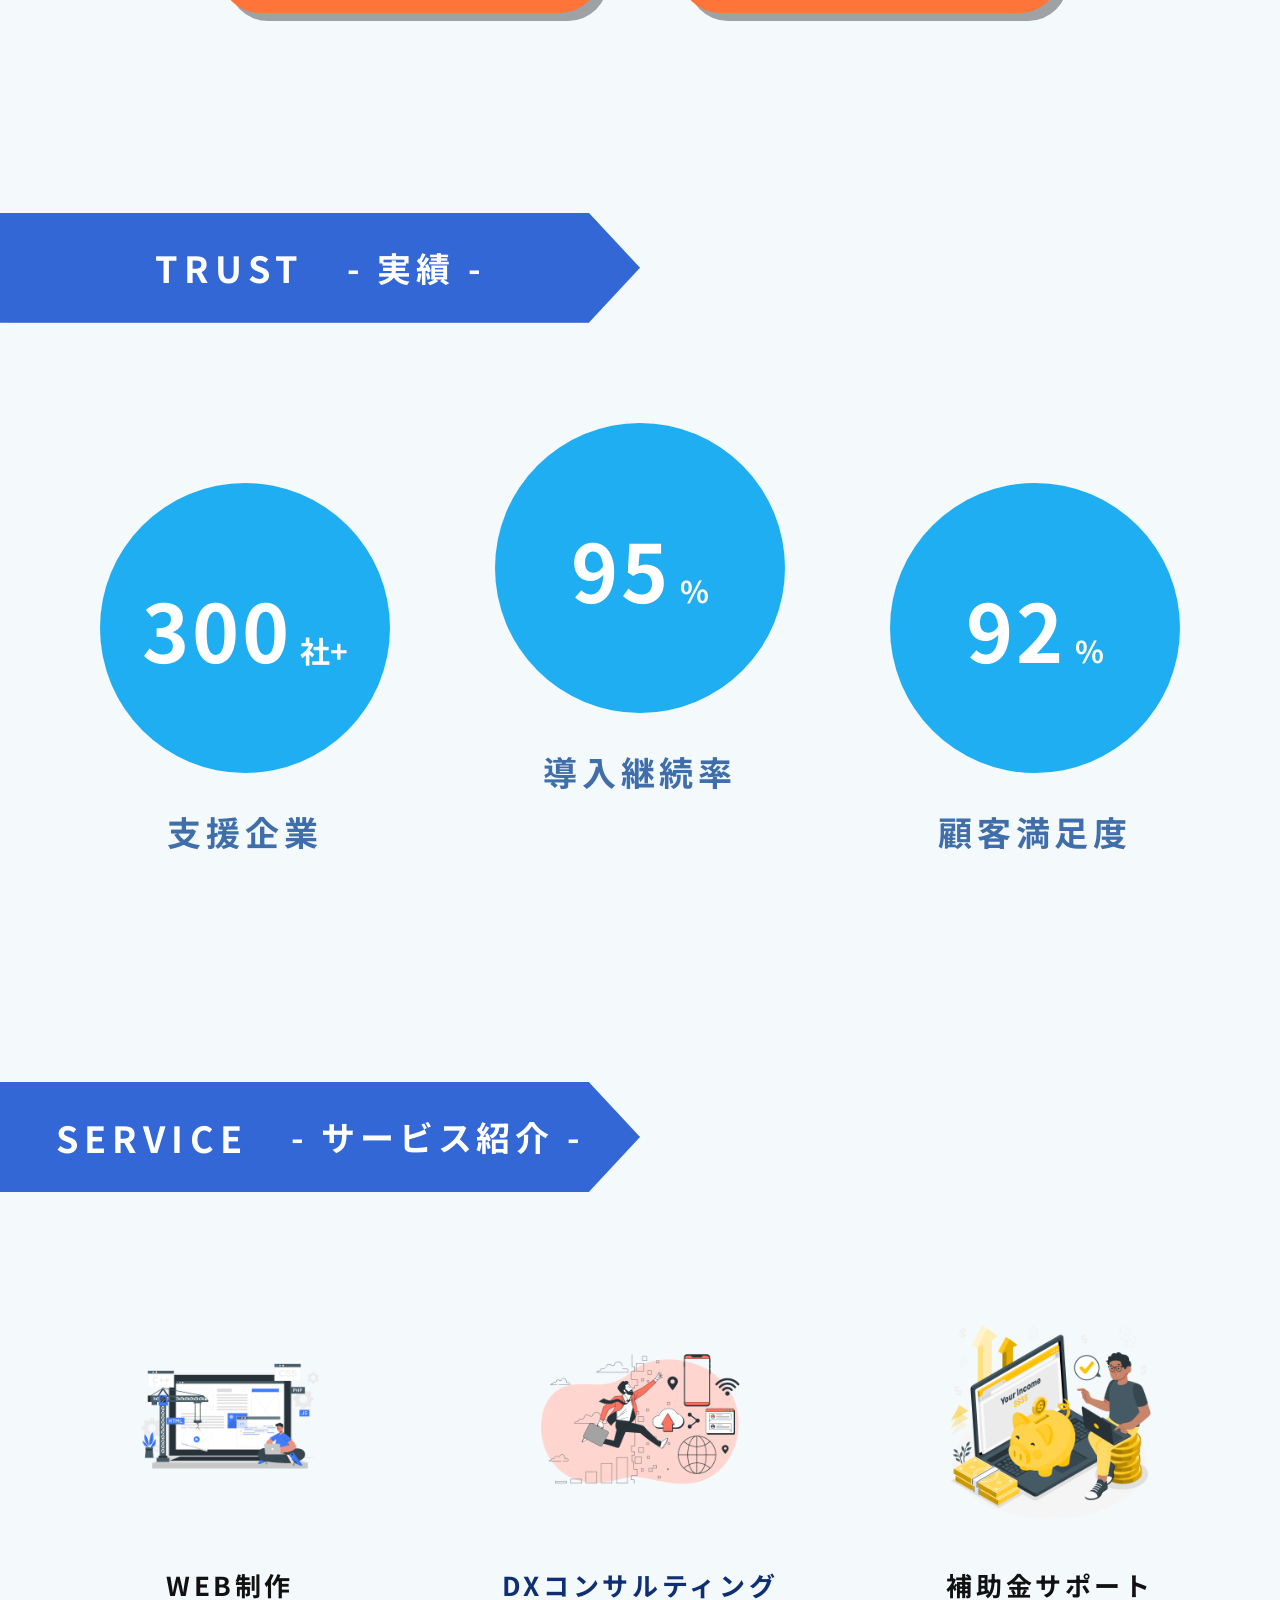
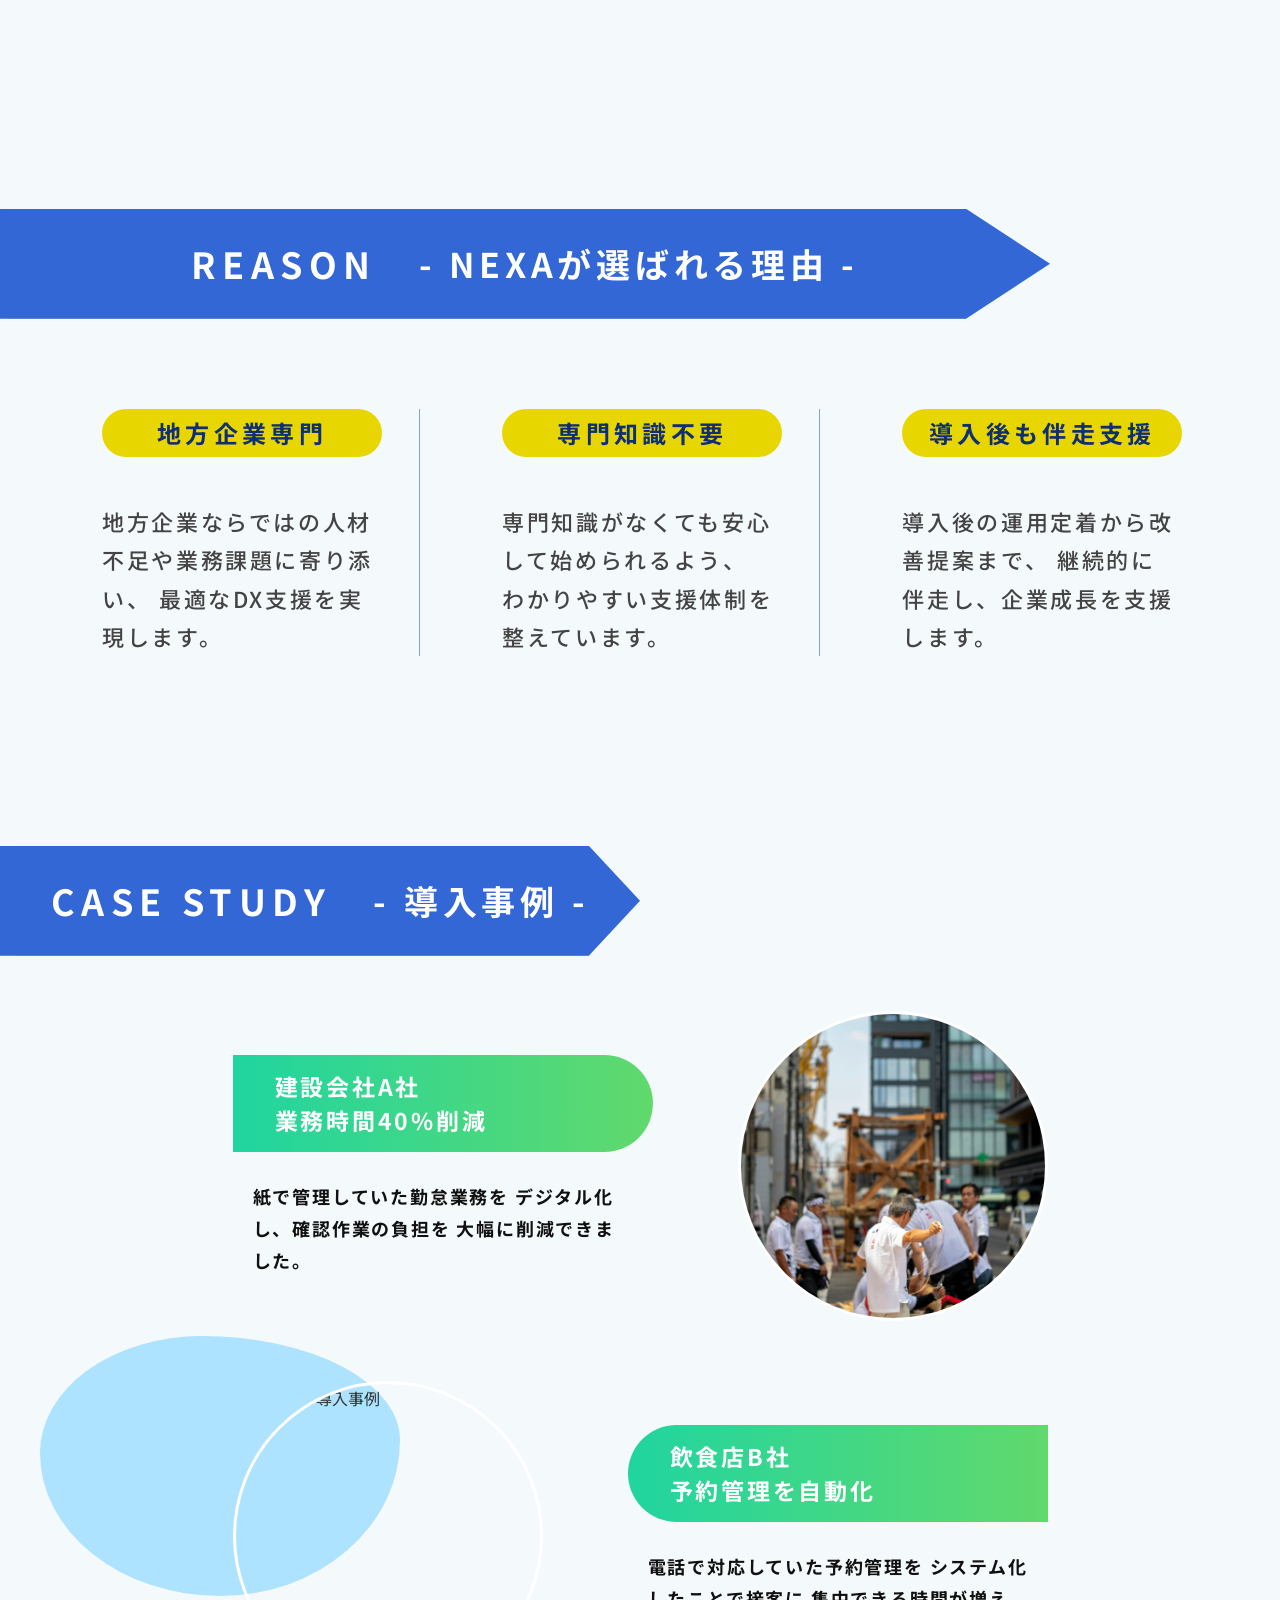
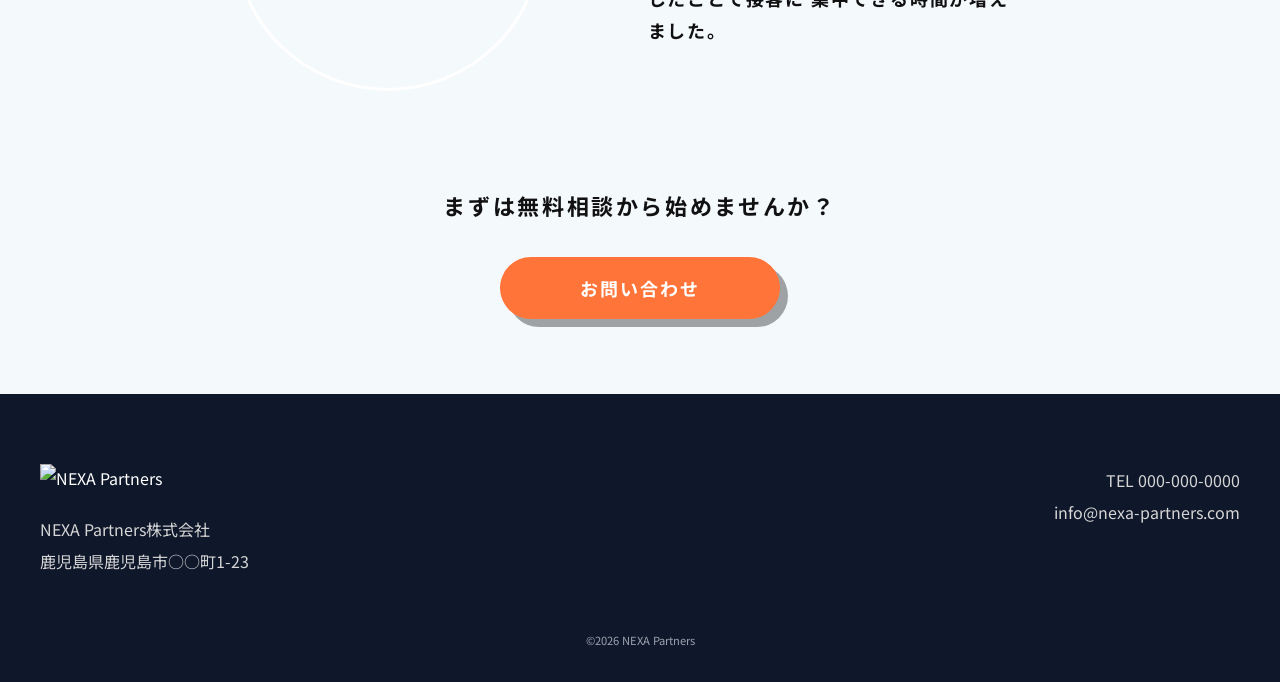
==== commit 41ffbf20: "topレスポンシブ対応" ====
--- a/index.html
+++ b/index.html
@@ -6,6 +6,7 @@
     <link rel="stylesheet" href="css/reset.css">
     <link rel="stylesheet" href="css/common.css">
     <link rel="stylesheet" href="css/top.css">
+    <link rel="stylesheet" href="css/responsive.css">
     <link rel="preconnect" href="https://fonts.googleapis.com">
     <link rel="preconnect" href="https://fonts.gstatic.com" crossorigin>
     <link href="https://fonts.googleapis.com/css2?family=Noto+Sans+JP:wght@100..900&display=swap" rel="stylesheet">
@@ -166,8 +167,8 @@
                     </h3>
 
                     <p>
-                        紙で管理していた勤怠業務を<br>
-                        デジタル化し、確認作業の負担を<br>
+                        紙で管理していた勤怠業務を
+                        デジタル化し、確認作業の負担を
                         大幅に削減できました。
                     </p>
                 </div>
@@ -190,8 +191,8 @@
                     </h3>
 
                     <p>
-                        電話で対応していた予約管理を<br>
-                        システム化したことで接客に<br>
+                        電話で対応していた予約管理を
+                        システム化したことで接客に
                         集中できる時間が増えました。
                     </p>
                 </div>
--- a/css/common.css
+++ b/css/common.css
@@ -35,7 +35,6 @@
 
 .inner{
     width: min(1200px, calc(100% - 80px));
-    margin-inline: auto;
 }
 
 
--- a/css/responsive.css
+++ b/css/responsive.css
@@ -0,0 +1,781 @@
+@charset "utf-8";
+
+/* =========================
+   Tablet
+   1024px以下（iPad Air横・小型ノートPC）
+========================= */
+
+@media (max-width: 1024px) {
+
+    .inner,
+    .header-inner,
+    .footer-inner {
+        width: min(960px, calc(100% - 48px));
+    }
+
+    /* Header */
+    .logo img {
+        height: 46px;
+        width: auto;
+    }
+
+    .gnav {
+        gap: 24px;
+    }
+
+    .gnav a {
+        font-size: 13px;
+    }
+
+    /* Problem */
+    .problem-top {
+        gap: 60px;
+    }
+
+    .problem-btns {
+        gap: 32px;
+    }
+
+    .problem-btns .btn {
+        width: min(340px, 42vw);
+        font-size: 22px;
+    }
+
+    /* Trust */
+    .trust-circle {
+        width: 240px;
+        height: 240px;
+    }
+
+    .trust-circle strong {
+        font-size: 68px;
+    }
+
+    /* Service */
+    .top-service-inner {
+        gap: 24px;
+    }
+
+    .top-service-item {
+        width: calc((100% - 48px) / 3);
+    }
+
+    .top-service-item img {
+        width: 100%;
+        height: auto;
+    }
+
+    /* Reason */
+    .reason-item {
+        padding-inline: 20px;
+    }
+
+    .reason-item h3 {
+        width: 100%;
+        max-width: 260px;
+        font-size: 20px;
+    }
+
+    .reason-item p {
+        font-size: 18px;
+    }
+
+    /* Case */
+    .case-item {
+        gap: 40px;
+    }
+
+    .case-text {
+        width: min(430px, 52%);
+    }
+
+    .case-text h3,
+    .case-text p,
+    .case-item-cafe .case-text,
+    .case-item-cafe .case-text h3,
+    .case-item-cafe .case-text p {
+        max-width: 100%;
+    }
+
+    .arrow-title {
+        max-width: 80%;
+    }
+}
+
+/* =========================
+   Tablet Portrait
+   768px以下（iPad mini縦・小型タブレット）
+========================= */
+
+@media (max-width: 768px) {
+
+    .inner,
+    .header-inner,
+    .footer-inner {
+        width: min(720px, calc(100% - 48px));
+    }
+
+    /* Hero */
+
+    .hero {
+        height: 520px;
+        background-position: center;
+    }
+
+    .hero-copy {
+        bottom: 72px;
+        width: 94%;
+        min-height: 96px;
+        height: auto;
+        padding: 18px 56px 18px 24px;
+    }
+
+    .hero-copy h2 {
+        font-size: 26px;
+        line-height: 1.6;
+        letter-spacing: 0.08em;
+    }
+
+    /* Problem */
+
+    .problem {
+        padding: 72px 0 88px;
+    }
+
+    .problem-top {
+        flex-direction: column;
+        gap: 36px;
+    }
+
+    .problem-img {
+        width: 190px;
+    }
+
+    .problem-text {
+        padding-top: 0;
+    }
+
+    .section-title {
+        margin-bottom: 32px;
+        font-size: 26px;
+        text-align: center;
+    }
+
+    .problem-list {
+        font-size: 21px;
+    }
+
+    .problem-copy {
+        margin-top: 64px;
+        font-size: 24px;
+    }
+
+    .problem-copy span {
+        font-size: 26px;
+    }
+
+    .problem-btns {
+        margin-top: 48px;
+        flex-direction: column;
+        align-items: center;
+        gap: 22px;
+    }
+
+    .problem-btns .btn {
+        width: min(100%, 340px);
+    }
+
+    /* Trust */
+
+    .trust {
+        padding: 64px 0 80px;
+    }
+
+    .trust-inner {
+        margin: 72px auto 0;
+
+        display: grid;
+        grid-template-columns: repeat(2, 1fr);
+        gap: 48px 24px;
+    }
+
+    .trust-item-center {
+        margin-top: 0;
+    }
+
+    .trust-circle {
+        width:220px;
+        height: auto;
+        aspect-ratio: 1;
+        margin-inline: auto;
+    }
+
+    .trust-circle strong {
+        font-size: 68px;
+    }
+
+    .trust-circle span {
+        font-size: 28px;
+    }
+
+    .trust-item h3 {
+        margin-top: 18px;
+        font-size: 28px;
+    }
+
+    /* Service */
+
+    .top-service {
+        padding: 64px 0 88px;
+    }
+
+    .top-service-inner{
+        display:flex;
+        gap:24px;
+    }
+
+    .top-service-item{
+        width:30%;
+    }
+
+    .top-service-item img{
+        width:100%;
+    }
+
+    /* Reason */
+
+    .reason {
+        padding: 64px 0 88px;
+    }
+
+    .reason-inner {
+        margin-top: 64px;
+
+        flex-direction: column;
+        gap: 48px;
+    }
+
+    .reason-item {
+        width: 100%;
+        padding: 0;
+    }
+
+    .reason-item:not(:last-child) {
+        padding-bottom: 48px;
+        border-right: 0;
+        border-bottom: 1px solid #7da3d8;
+    }
+
+    .reason-item h3 {
+        width: min(100%, 300px);
+        margin-bottom: 28px;
+    }
+
+    .reason-item p {
+        font-size: 18px;
+        line-height: 1.9;
+    }
+
+    /* Case Study */
+
+    .top-case {
+        padding-top: 64px;
+    }
+
+    .top-case > .case-title {
+        width: 90%;
+    }
+
+    .case-inner {
+        margin-top: 56px;
+    }
+
+    .case-item {
+        display: flex;
+        flex-direction: column;
+        align-items: center;
+
+        gap: 32px;
+        margin-bottom: 72px;
+    }
+
+    /* 建設会社・飲食店ともに
+    テキストを上、画像を下に統一 */
+    .case-item .case-text {
+        order: 1;
+
+        width: 100%;
+        display: flex;
+        flex-direction: column;
+        align-items: center;
+    }
+
+    .case-item .case-img {
+        order: 2;
+    }
+
+    /* 緑タイトルを共通のピル型にする */
+    .case-item-construction .case-text h3,
+    .case-item-cafe .case-text h3 {
+        width: min(100%, 520px);
+        min-height: 88px;
+
+        margin: 0 auto;
+        padding: 16px 36px;
+
+        border-radius: 999px;
+
+        display: flex;
+        flex-direction: column;
+        justify-content: center;
+
+        font-size: 24px;
+        line-height: 1.5;
+        letter-spacing: 0.1em;
+        text-align: left;
+    }
+
+    /* 本文もタイトルと同じ幅にそろえる */
+    .case-text p,
+    .case-item-cafe .case-text p {
+        width: min(100%, 520px);
+
+        margin: 26px auto 0;
+        padding: 0 12px;
+
+        font-size: 18px;
+        line-height: 1.9;
+        letter-spacing: 0.07em;
+        text-align: left;
+    }
+
+    /* 画像は円形を維持 */
+    .case-img {
+        width: 300px;
+        height: 300px;
+        aspect-ratio: auto;
+
+        margin-inline: auto;
+
+        border-radius: 50%;
+    }
+
+    /* 飲食店のPC用指定を解除 */
+    .case-item-cafe .case-text {
+        width: 100%;
+        align-items: center;
+    }
+
+    .case-item-cafe .case-text h3,
+    .case-item-cafe .case-text p {
+        margin-left: auto;
+        margin-right: auto;
+    }
+
+    /* 水色の装飾 */
+    .case-item-cafe::before {
+        top: 250px;
+        left: -70px;
+
+        width: 250px;
+        height: 220px;
+    }
+
+    .arrow-title {
+        width: 90%;
+        max-width: none;
+        min-height: 82px;
+        padding: 0 70px 0 40px;
+
+        font-size: 32px;
+        line-height: 1.35;
+        letter-spacing: 0.12em;
+
+        display: flex;
+        align-items: center;
+        gap: 18px;
+
+        clip-path: polygon(
+            0 0,
+            calc(100% - 32px) 0,
+            100% 50%,
+            calc(100% - 32px) 100%,
+            0 100%
+        );
+    }
+
+    .arrow-title span {
+        font-size:22px;
+        font-weight:700;
+        letter-spacing: 0.06em;
+    }
+
+    .reason-title{
+        width:95%;
+    }
+
+    .case-title{
+        width:90%;
+    }
+}
+
+/* ========================================
+   Mobile
+   480px以下（スマートフォン）
+======================================== */
+
+@media (max-width: 480px) {
+
+    /* =========================
+       共通
+    ========================= */
+
+    .inner,
+    .header-inner,
+    .footer-inner {
+        width: calc(100% - 32px);
+    }
+
+        .gnav {
+        display: none;
+    }
+
+    .logo img {
+        width: auto;
+        height: 42px;
+    }
+
+    /* =========================
+       矢印タイトル
+    ========================= */
+
+    .arrow-title {
+        width: 94%;
+        max-width: none;
+        min-height: 64px;
+        padding: 10px 42px 10px 20px;
+
+        display: flex;
+        align-items: center;
+        gap: 10px;
+
+        font-size: 20px;
+        line-height: 1.3;
+        letter-spacing: 0.08em;
+
+        clip-path: polygon(
+            0 0,
+            calc(100% - 28px) 0,
+            100% 50%,
+            calc(100% - 28px) 100%,
+            0 100%
+        );
+    }
+
+    .arrow-title span {
+        font-size: 13px;
+        font-weight: 700;
+        letter-spacing: 0.04em;
+    }
+
+    /* REASONは文字量が多いので2段にする */
+
+    .reason-title {
+        width: 96%;
+        min-height: 78px;
+
+        flex-direction: column;
+        align-items: flex-start;
+        justify-content: center;
+        gap: 2px;
+    }
+
+    .reason-title span {
+        display: block;
+        font-size: 12px;
+    }
+
+    /* CASE STUDYも少し広めにする */
+
+    .top-case > .case-title {
+        width: 96%;
+        min-height: 70px;
+    }
+
+    /* =========================
+       Hero
+    ========================= */
+
+    .hero {
+        height: 420px;
+        background-position: center;
+    }
+
+    .hero-copy {
+        bottom: 54px;
+        width: 96%;
+        min-height: 84px;
+        padding: 14px 46px 14px 18px;
+    }
+
+    .hero-copy h2 {
+        font-size: 20px;
+        line-height: 1.55;
+        letter-spacing: 0.06em;
+    }
+
+    /* =========================
+       Problem
+    ========================= */
+
+    .problem {
+        padding: 56px 0 72px;
+    }
+
+    .problem-top {
+        gap: 28px;
+    }
+
+    .problem-img {
+        width: 150px;
+    }
+
+    .section-title {
+        margin-bottom: 24px;
+
+        font-size: 22px;
+        line-height: 1.5;
+        letter-spacing: 0.08em;
+    }
+
+    .problem-list {
+        font-size: 17px;
+        line-height: 1.7;
+        letter-spacing: 0.06em;
+    }
+
+    .problem-list li {
+        padding-left: 28px;
+    }
+
+    .problem-list li::before {
+        width: 16px;
+        height: 16px;
+        border-width: 2px;
+    }
+
+    .problem-copy {
+        margin-top: 48px;
+
+        font-size: 19px;
+        line-height: 1.7;
+        letter-spacing: 0.08em;
+    }
+
+    .problem-copy span {
+        font-size: 21px;
+    }
+
+    .problem-btns {
+        margin-top: 36px;
+        gap: 18px;
+    }
+
+    .problem-btns .btn {
+        width: min(100%, 300px);
+    }
+
+    /* =========================
+       Trust
+    ========================= */
+
+    .trust {
+        padding: 52px 0 68px;
+    }
+
+    .trust-inner {
+        margin-top: 54px;
+
+        grid-template-columns: 1fr;
+        gap: 42px;
+    }
+
+    .trust-circle {
+        width: 180px;
+    }
+
+    .trust-circle strong {
+        font-size: 54px;
+    }
+
+    .trust-circle span {
+        margin-left: 5px;
+        font-size: 20px;
+    }
+
+    .trust-item h3 {
+        margin-top: 16px;
+
+        font-size: 21px;
+        letter-spacing: 0.1em;
+    }
+
+    /* =========================
+       Service
+    ========================= */
+
+    .top-service {
+        padding: 52px 0 72px;
+    }
+
+    .top-service-inner {
+        margin-top: 54px;
+
+        flex-direction: column;
+        align-items: center;
+        gap: 48px;
+    }
+
+    .top-service-item {
+        width: 100%;
+    }
+
+    .top-service-item img {
+        width: min(100%, 250px);
+        height: auto;
+        margin: 0 auto 20px;
+    }
+
+    .top-service-item h3 {
+        font-size: 21px;
+    }
+
+    /* =========================
+       Reason
+    ========================= */
+
+    .reason {
+        padding: 52px 0 72px;
+    }
+
+    .reason-inner {
+        margin-top: 52px;
+        gap: 40px;
+    }
+
+    .reason-item:not(:last-child) {
+        padding-bottom: 40px;
+    }
+
+    .reason-item h3 {
+        width: min(100%, 280px);
+        height: 46px;
+        margin-bottom: 24px;
+
+        font-size: 19px;
+        letter-spacing: 0.12em;
+    }
+
+    .reason-item p {
+        font-size: 16px;
+        line-height: 1.9;
+        letter-spacing: 0.06em;
+    }
+
+    /* =========================
+       Case Study
+    ========================= */
+
+    .top-case {
+        padding-top: 52px;
+    }
+
+    .case-inner {
+        margin-top: 48px;
+    }
+
+    .case-item {
+        gap: 24px;
+        margin-bottom: 58px;
+    }
+
+    /* テキストを上、画像を下に統一 */
+
+    .case-item .case-text {
+        order: 1;
+        width: 100%;
+        align-items: center;
+    }
+
+    .case-item .case-img {
+        order: 2;
+    }
+
+    /* 緑タイトル */
+
+    .case-item-construction .case-text h3,
+    .case-item-cafe .case-text h3 {
+        width: 100%;
+        min-height: 72px;
+        margin: 0;
+        padding: 12px 24px;
+
+        border-radius: 999px;
+
+        font-size: 19px;
+        line-height: 1.45;
+        letter-spacing: 0.07em;
+        text-align: left;
+    }
+
+    /* 本文 */
+
+    .case-text p,
+    .case-item-cafe .case-text p {
+        width: 100%;
+        margin: 20px 0 0;
+        padding: 0 8px;
+
+        font-size: 16px;
+        font-weight: 600;
+        line-height: 1.9;
+        letter-spacing: 0.05em;
+    }
+
+    /* 円形画像を維持 */
+
+    .case-img {
+        width: 240px;
+        height: 240px;
+        aspect-ratio: auto;
+
+        border-radius: 50%;
+    }
+
+    /* 水色装飾 */
+
+    .case-item-cafe::before {
+        top: 220px;
+        left: -100px;
+
+        width: 220px;
+        height: 190px;
+    }
+
+    /* CTA */
+
+    .case-cta {
+        padding: 24px 0 64px;
+    }
+
+    .case-cta p {
+        margin-bottom: 28px;
+
+        font-size: 18px;
+        line-height: 1.7;
+    }
+
+    .case-cta .btn {
+        width: min(100%, 260px);
+    }
+}
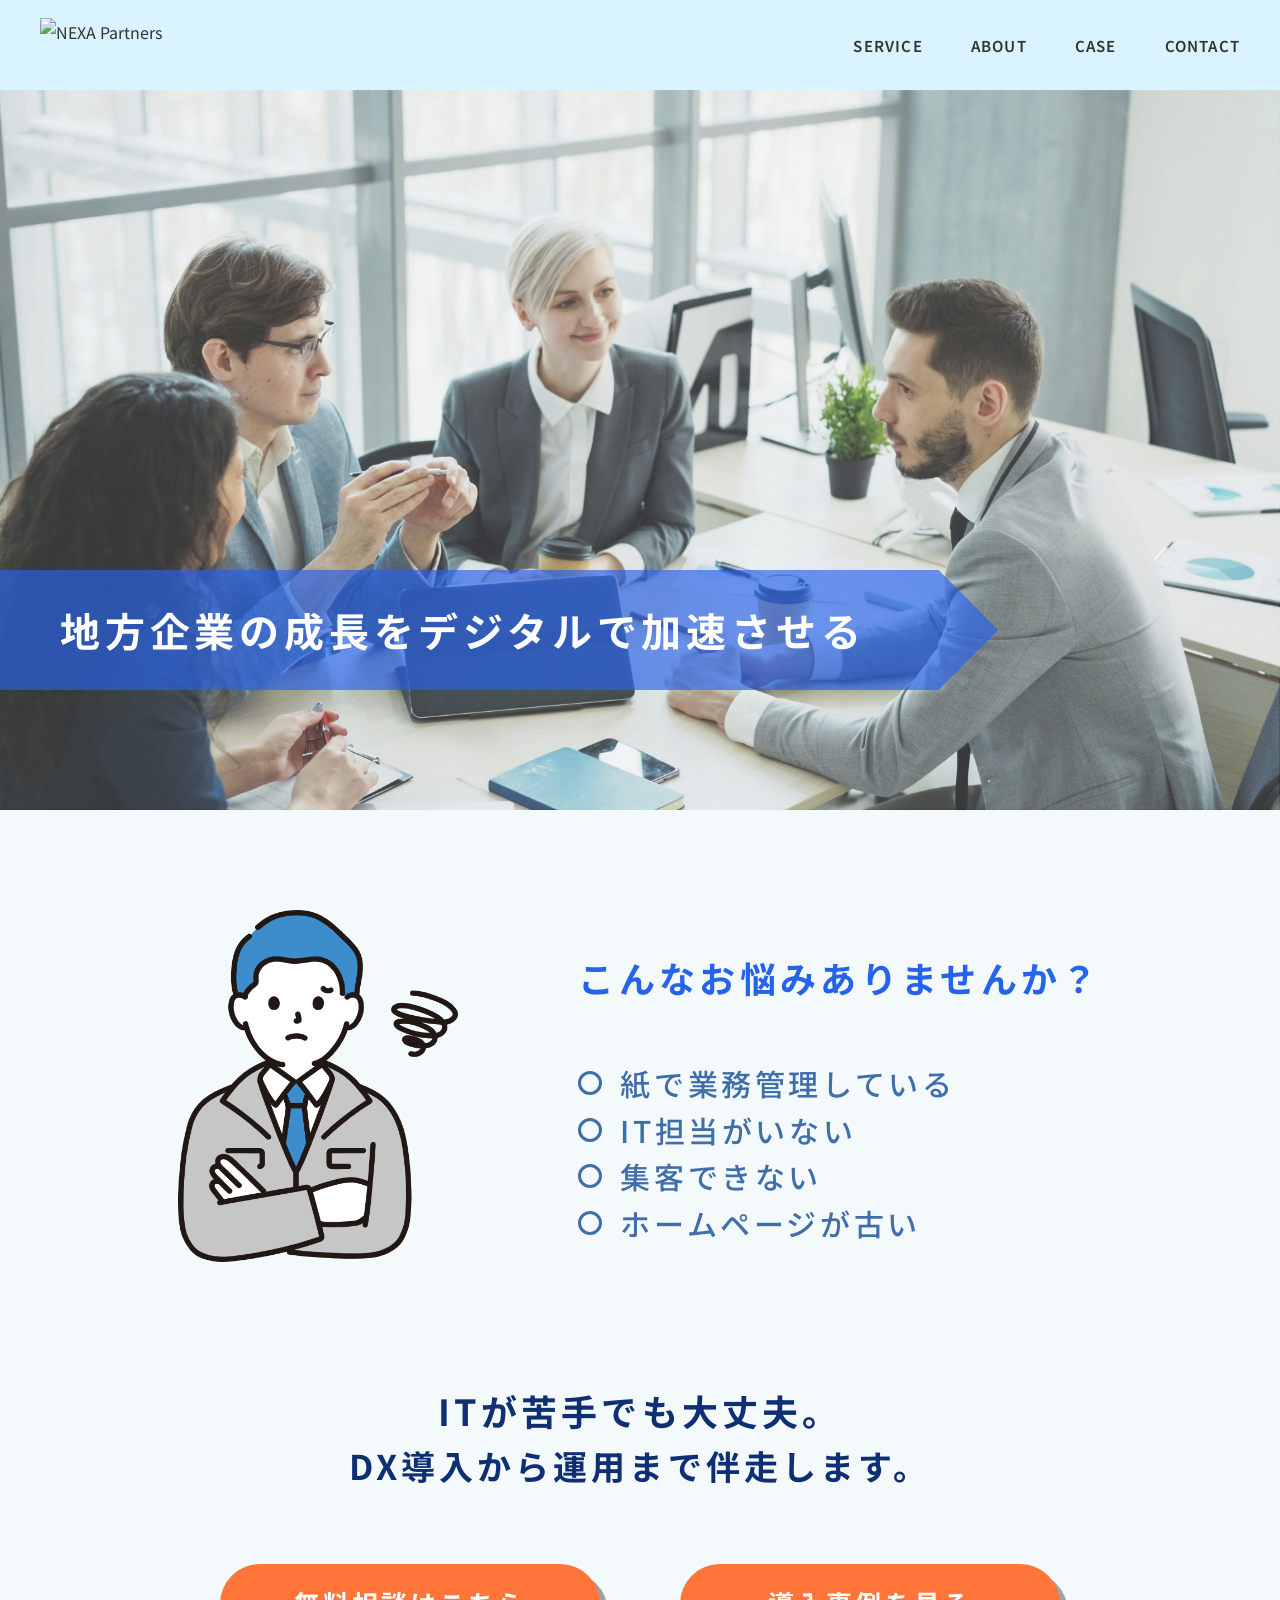
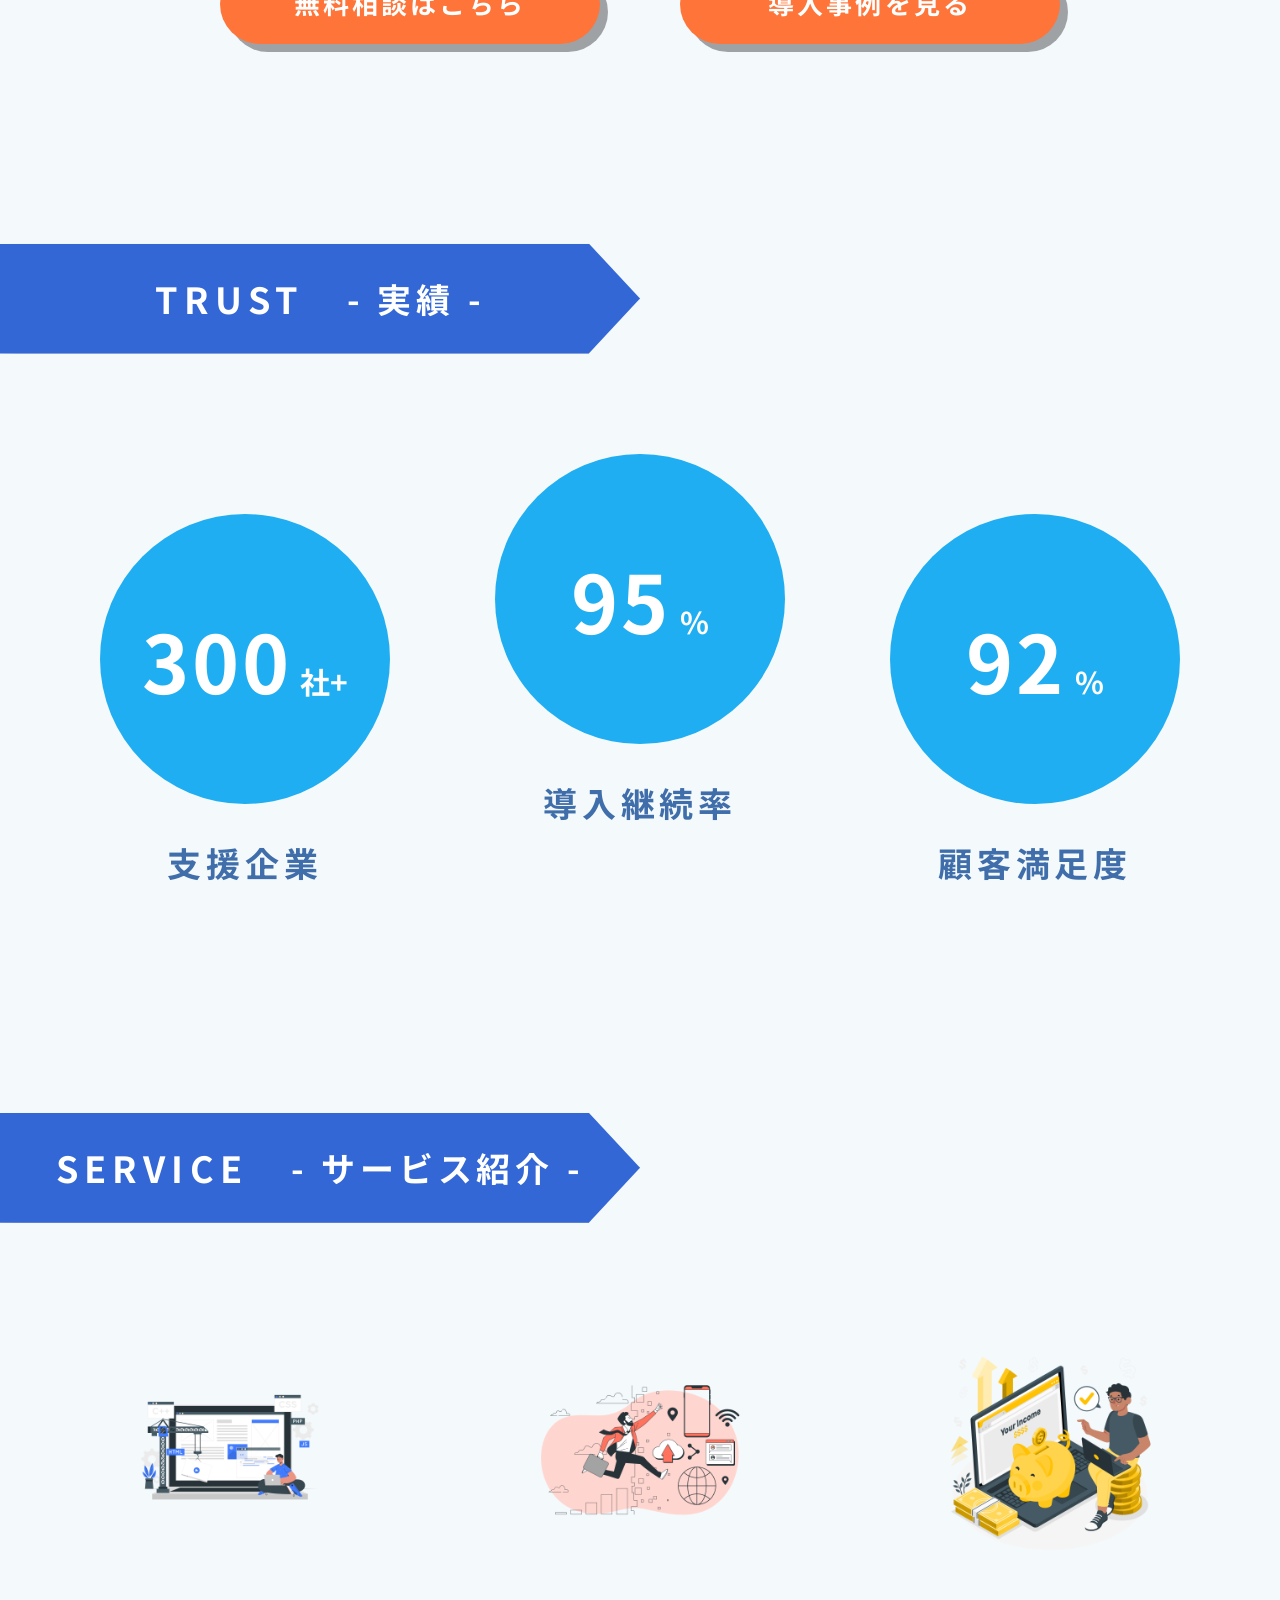
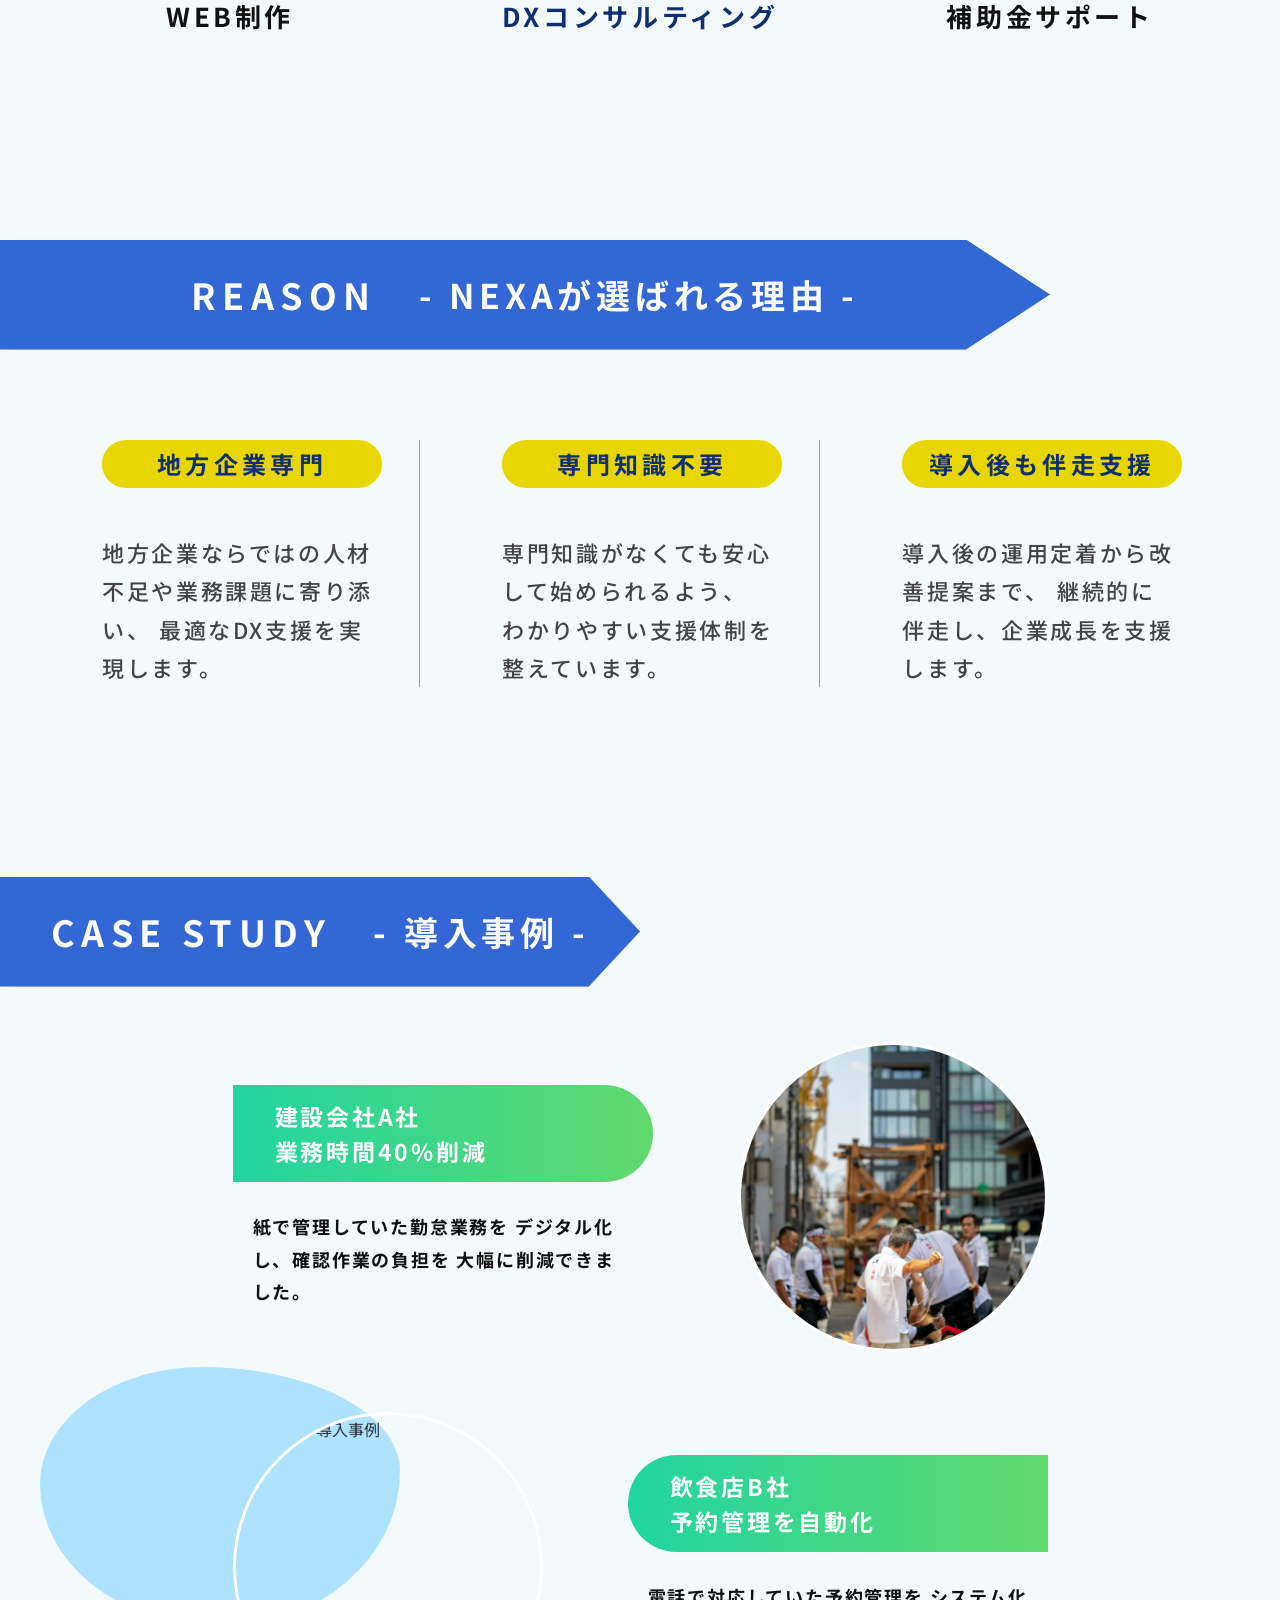
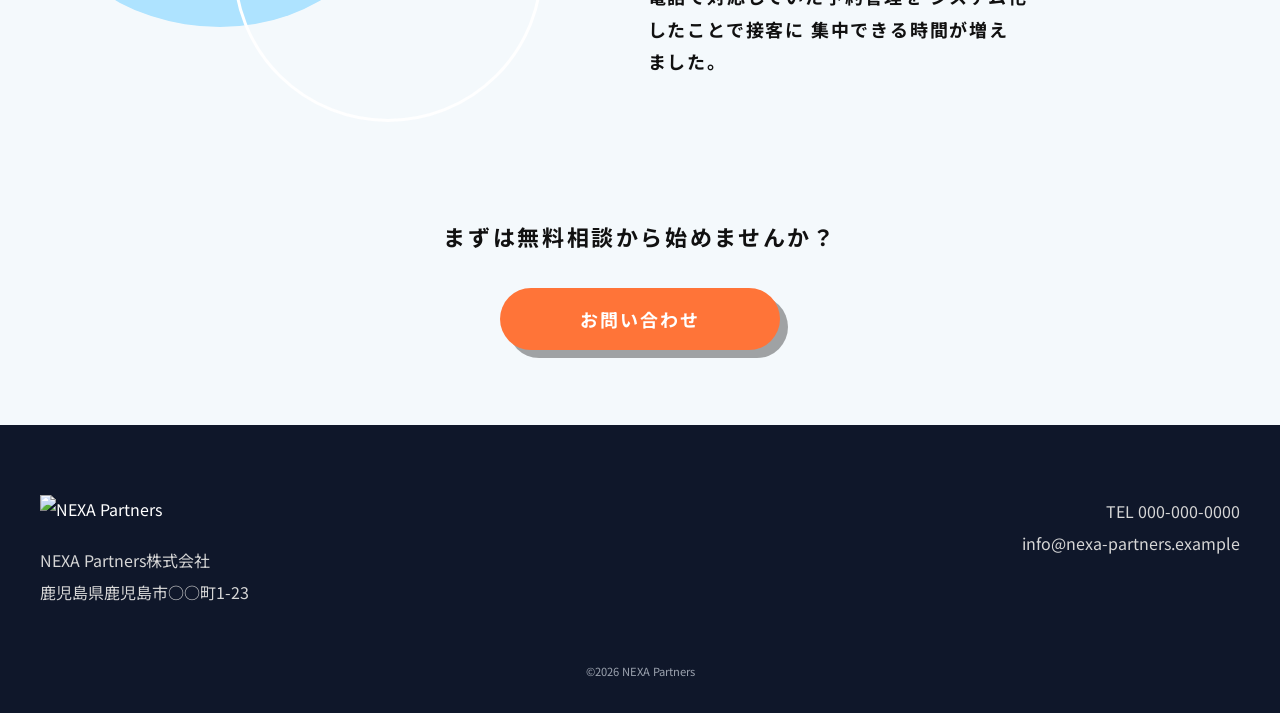
==== commit 52e2817d: "フッター情報のメールアドレスを変更" ====
--- a/index.html
+++ b/index.html
@@ -220,7 +220,7 @@
             </div>
             <div class="footer-right">
                 <p>TEL 000-000-0000</p>
-                <p>info@nexa-partners.com</p>
+                <p>info@nexa-partners.example</p>
             </div>
         </div>
         <div class="copyright">
--- a/css/responsive.css
+++ b/css/responsive.css
@@ -99,6 +99,454 @@
 
     .arrow-title {
         max-width: 80%;
+    }
+
+    /* =========================
+    SERVICEページ
+    ========================= */
+
+    .service-top {
+        margin-top: 96px;
+        padding-inline: 24px;
+        font-size: 30px;
+    }
+
+    .service section {
+        width: min(960px, calc(100% - 48px));
+        margin-inline: auto;
+        padding: 96px 0;
+    }
+
+    .service-web,
+    .service-dx,
+    .service-subsidy {
+        gap: 48px;
+    }
+
+    .service img {
+        width: min(38%, 360px);
+        max-width: none;
+        height: auto;
+    }
+
+    .service-content {
+        width: min(520px, 56%);
+    }
+
+    .halfround-title {
+        width: 100%;
+        height: auto;
+        min-height: 90px;
+        margin-bottom: 32px;
+        padding: 18px 30px;
+
+        font-size: 28px;
+        letter-spacing: 0.12em;
+    }
+
+    .service-content p {
+        margin: 24px 0;
+        font-size: 18px;
+    }
+
+    .service-content ul {
+        gap: 14px;
+    }
+
+    .service-content li {
+        padding: 10px 20px;
+    }
+
+    /* =========================
+    CASEページ
+    ========================= */
+
+    .case-top{
+        min-height:100px;
+        padding:20px 24px;
+    }
+
+    .case-top h1{
+        font-size:40px;
+    }
+
+    .case-top p:first-of-type{
+        font-size:24px;
+    }
+
+    .caseHero-1,
+    .caseHero-2{
+        height:clamp(340px,42vw,480px);
+    }
+
+    .caseHero-1 h2,
+    .caseHero-2 h2{
+        min-width:280px;
+        padding:18px 32px;
+
+        font-size:26px;
+    }
+
+    .case-content{
+        width:min(900px, calc(100% - 48px));
+    }
+
+    .case-item{
+        grid-template-columns:56px 110px 1fr;
+        column-gap:22px;
+    }
+
+    .case-item h3{
+        font-size:22px;
+    }
+
+    .case-item h3 img{
+        width:42px;
+        height:42px;
+    }
+
+    .case-item p{
+        font-size:18px;
+    }
+
+    /* =========================
+    ABOUTページ
+    ========================= */
+
+    .innerWrap {
+        width: 100%;
+        max-width: 100%;
+    }
+
+    /* ABOUT HERO */
+
+    .about-hero {
+        width: 100%;
+        min-height: 400px;
+        padding: 0 48px;
+    }
+
+    .about-hero h1 {
+        font-size: 46px;
+    }
+
+    /* MISSION */
+
+    .mission {
+        width: 100%;
+        min-height: auto;
+        padding: 88px 64px;
+    }
+
+    .mission h2 {
+        margin-bottom: 36px;
+
+        font-size: 44px;
+    }
+
+    .mission h3 {
+        margin-bottom: 32px;
+
+        font-size: 27px;
+    }
+
+    .mission p {
+        width: 100%;
+        max-width: 680px;
+
+        font-size: 16px;
+        line-height: 1.9;
+        letter-spacing: 0.06em;
+
+        overflow-wrap: normal;
+    }
+
+    /* VALUE */
+
+    .value {
+        position: relative;
+
+        width: calc(100% - 48px);
+        max-width: 760px;
+        min-height: auto;
+
+        margin: 0 auto;
+        padding: 88px 0 110px;
+    }
+
+    .value h2 {
+        position: static;
+
+        width: 100%;
+        margin-bottom: 48px;
+
+        font-size: 48px;
+        text-align: center;
+    }
+
+    .value-list {
+        position: static;
+
+        width: 100%;
+        height: auto;
+        margin: 0;
+
+        display: grid;
+        grid-template-columns: repeat(2, minmax(0, 1fr));
+        gap: 36px 24px;
+    }
+
+    .value-item,
+    .partner,
+    .simple,
+    .support {
+        position: static;
+
+        width: 100%;
+        height: auto;
+        aspect-ratio: 1;
+
+        margin: 0;
+        padding: 38px 24px 28px;
+    }
+
+    .value-item img {
+        width: 62%;
+        height: auto;
+        max-height: 150px;
+    }
+
+    .value-item figcaption {
+        font-size: 24px;
+    }
+
+    .value-item p {
+        width: 100%;
+
+        font-size: 14px;
+        line-height: 1.7;
+        letter-spacing: 0.02em;
+    }
+
+    .support {
+        grid-column: 1 / 3;
+
+        width: calc((100% - 24px) / 2);
+        justify-self: center;
+    }
+
+    /* MESSAGE */
+
+    .message {
+        width: calc(100% - 48px);
+        max-width: 720px;
+
+        margin: 0 auto;
+        padding: 90px 0 120px;
+    }
+
+    .message > h2 {
+        margin-bottom: 48px;
+
+        font-size: 48px;
+        text-align: center;
+    }
+
+    .message-content {
+        width: 100%;
+        min-width: 0;
+
+        display: flex;
+        flex-direction: column;
+    }
+
+    .message-image {
+        order: 1;
+
+        width: 100%;
+        min-width: 0;
+        min-height: 440px;
+
+        clip-path: none;
+    }
+
+    .message-image img {
+        width: 100%;
+        height: 440px;
+
+        object-fit: cover;
+        object-position: center 20%;
+    }
+
+    .message-text {
+        order: 2;
+
+        width: 100%;
+        min-width: 0;
+        padding: 40px 0 0;
+    }
+
+    .message-company {
+        width: 100%;
+
+        font-size: 17px;
+    }
+
+    .message-text h3 {
+        width: 100%;
+        max-width: 100%;
+        margin-bottom: 30px;
+        padding: 14px 28px;
+
+        font-size: 28px;
+    }
+
+    .message-body {
+        width: 100%;
+        padding-left: 0;
+    }
+
+    .message-body p {
+        width: 100%;
+
+        font-size: 16px;
+        line-height: 1.9;
+    }
+
+    /* COMPANY */
+
+    .company {
+        width: calc(100% - 48px);
+        max-width: 720px;
+
+        margin: 0 auto;
+        padding: 80px 0 110px;
+    }
+
+    .company-top {
+        margin-bottom: 50px;
+
+        font-size: 28px;
+    }
+
+    .company-info {
+        width: 100%;
+
+        grid-template-columns: 120px minmax(0, 1fr);
+        column-gap: 28px;
+    }
+
+    /* =========================
+    CONTACTページ
+    ========================= */
+
+    .contact-top {
+        width: min(960px, calc(100% - 48px));
+        padding: 72px 24px;
+    }
+
+    .contact-top h1 {
+        font-size: 42px;
+    }
+
+    .contact-top hr {
+        width: min(380px, 70%);
+        margin: 36px auto 48px;
+    }
+
+    .contact-top p {
+        font-size: 20px;
+    }
+
+    .contact-content {
+        width: min(960px, calc(100% - 48px));
+        padding: 60px 0 120px;
+
+        grid-template-columns: minmax(320px, 400px) minmax(0, 480px);
+        gap: 60px;
+    }
+
+    .stat-container {
+        grid-template-columns: repeat(2, 160px);
+        gap: 28px;
+    }
+
+    .stat-card {
+        width: 160px;
+        font-size: 18px;
+    }
+
+    .contact-form {
+        min-width: 0;
+    }
+
+    input[type="text"],
+    input[type="email"],
+    input[type="tel"],
+    textarea {
+        max-width: 100%;
+    }
+
+    /* =========================
+    CONFIRMページ
+    ========================= */
+
+    .confirm-top{
+        width:min(960px, calc(100% - 48px));
+        padding:72px 0;
+    }
+
+    .confirm-top h1{
+        font-size:42px;
+    }
+
+    .confirm-top hr{
+        width:min(380px, 70%);
+        margin:36px auto 48px;
+    }
+
+    .confirm-top p{
+        font-size:20px;
+    }
+
+    .confirm-content{
+        width:min(820px, calc(100% - 48px));
+        padding-bottom:110px;
+    }
+
+    .confirm-list dt,
+    .confirm-list dd{
+        padding:24px 30px;
+    }
+
+    .confirm-button{
+        gap:24px;
+    }
+
+    .confirm-button button,
+    .confirm-button input[type="submit"]{
+        min-width:210px;
+    }
+
+    /* =========================
+    THANKSページ
+    ========================= */
+
+    .thanks-top{
+        width:min(900px, calc(100% - 48px));
+        padding:100px 0;
+    }
+
+    .thanks-top h1{
+        font-size:38px;
+    }
+
+    .thanks-top hr{
+        width:min(360px, 70%);
+    }
+
+    .thanks-top p{
+        font-size:18px;
     }
 }
 
@@ -417,6 +865,459 @@
     .case-title{
         width:90%;
     }
+
+    /* =========================
+    CASEページ
+    ========================= */
+
+    .case-top{
+        min-height:88px;
+        padding:18px 24px;
+
+        flex-direction:column;
+        gap:12px;
+    }
+
+    .case-top h1{
+        font-size:34px;
+    }
+
+    .case-top p:first-of-type{
+        font-size:20px;
+    }
+
+    .caseHero-1,
+    .caseHero-2{
+        height:280px;
+
+        justify-content:center;
+        align-items:flex-end;
+    }
+
+    .caseHero-1 h2,
+    .caseHero-2 h2{
+
+        min-width:auto;
+        width:100%;
+
+        margin:0;
+        padding:18px 24px;
+
+        text-align:center;
+
+        background:rgba(15,47,117,.55);
+
+        font-size:24px;
+    }
+
+    .case-content{
+        width:calc(100% - 48px);
+        padding:18px 0 42px;
+    }
+
+    .case-item{
+
+        min-height:auto;
+        padding:22px 0;
+
+        grid-template-columns:48px 90px 1fr;
+        column-gap:18px;
+    }
+
+    .case-item h3{
+        font-size:20px;
+    }
+
+    .case-item h3 img{
+        width:36px;
+        height:36px;
+    }
+
+    .case-item p{
+        font-size:17px;
+        line-height:1.8;
+    }
+
+    /* =========================
+    ABOUTページ
+    ========================= */
+
+    .about-hero {
+        min-height: 360px;
+        padding-inline: 24px;
+        background-position: center;
+    }
+
+    .about-hero h1 {
+        font-size: 40px;
+    }
+
+    /* MISSION */
+
+    .mission {
+        min-height: auto;
+        padding: 80px 48px;
+    }
+
+    .mission h2 {
+        margin-bottom: 32px;
+        font-size: 40px;
+    }
+
+    .mission h3 {
+        margin-bottom: 30px;
+        font-size: 25px;
+    }
+
+    .mission p {
+        max-width: 620px;
+        font-size: 16px;
+        line-height: 1.9;
+    }
+
+    /* VALUE */
+
+    .value {
+        width: min(720px, calc(100% - 48px));
+        min-height: auto;
+        padding: 90px 0;
+    }
+
+    .value h2 {
+        position: static;
+        margin-bottom: 48px;
+
+        font-size: 48px;
+        text-align: center;
+    }
+
+    .value-list {
+        width: 100%;
+        height: auto;
+        margin-top: 0;
+
+        display: grid;
+        grid-template-columns: repeat(2, minmax(0, 1fr));
+        gap: 36px 24px;
+    }
+
+    .value-item {
+        position: static;
+
+        width: 100%;
+        height: auto;
+        min-height: 0;
+        aspect-ratio: 1 / 1;
+
+        padding: 24px 18px;
+
+        overflow: hidden;
+    }
+
+    .value-item img {
+        width: 52%;
+        height: 38%;
+        max-height: none;
+
+        object-fit: contain;
+        flex-shrink: 1;
+    }
+
+    .value-item figcaption {
+        margin-top: 6px;
+
+        font-size: clamp(19px, 3vw, 24px);
+        line-height: 1.3;
+    }
+
+    .value-item p {
+        margin-top: 6px;
+
+        font-size: clamp(11px, 1.8vw, 14px);
+        line-height: 1.6;
+        letter-spacing: 0.01em;
+    }
+
+    .support {
+        grid-column: 1 / 3;
+        width: calc((100% - 24px) / 2);
+        justify-self: center;
+    }
+
+    /* MESSAGE */
+
+    .message {
+        width: min(720px, calc(100% - 48px));
+        padding: 90px 0 120px;
+    }
+
+    .message > h2 {
+        margin-bottom: 48px;
+        font-size: 48px;
+        text-align: center;
+    }
+
+    .message-content {
+        display: flex;
+        flex-direction: column;
+    }
+
+    .message-text {
+        order: 2;
+        padding: 40px 0 0;
+    }
+
+    .message-image {
+        order: 1;
+
+        min-height: 440px;
+        clip-path: none;
+    }
+
+    .message-image img {
+        object-position: center 20%;
+    }
+
+    .message-company {
+        font-size: 17px;
+    }
+
+    .message-text h3 {
+        width: min(100%, 520px);
+        margin-bottom: 30px;
+        padding: 14px 28px;
+
+        font-size: 28px;
+    }
+
+    .message-body {
+        width: 100%;
+        padding-left: 0;
+    }
+
+    .message-body p {
+        font-size: 16px;
+    }
+
+    /* COMPANY */
+
+    .company {
+        width: min(720px, calc(100% - 48px));
+        padding: 80px 0 110px;
+    }
+
+    .company-top {
+        margin-bottom: 50px;
+        font-size: 28px;
+    }
+
+    .company-info {
+        width: 100%;
+        grid-template-columns: 120px minmax(0, 1fr);
+        column-gap: 28px;
+    }
+
+    /* ABOUTページの幅を中央に固定 */
+
+    .mission {
+        width: 100%;
+        max-width: 100%;
+    }
+
+    .value,
+    .message {
+        width: calc(100% - 48px);
+        max-width: none;
+        margin-inline: auto;
+    }
+
+    .value-list,
+    .message-content {
+        width: 100%;
+        max-width: 100%;
+    }
+
+    .message-content {
+        min-width: 0;
+    }
+
+    .message-text,
+    .message-image {
+        width: 100%;
+        min-width: 0;
+    }
+
+    .message-text h3 {
+        max-width: 100%;
+    }
+
+    /* =========================
+    CONTACTページ
+    ========================= */
+
+    .contact-top {
+        width: calc(100% - 48px);
+        padding: 64px 0;
+    }
+
+    .contact-top h1 {
+        font-size: 36px;
+    }
+
+    .contact-top hr {
+        width: min(320px, 75%);
+        margin: 30px auto 40px;
+    }
+
+    .contact-top p {
+        font-size: 18px;
+        line-height: 1.8;
+        letter-spacing: 0.08em;
+    }
+
+    .contact-top p + p {
+        margin-top: 20px;
+    }
+
+    .contact-content {
+        width: calc(100% - 48px);
+        padding: 48px 0 100px;
+
+        display: flex;
+        flex-direction: column;
+        align-items: center;
+        gap: 64px;
+    }
+
+    .stat-container {
+        width: 100%;
+        max-width: 440px;
+
+        grid-template-columns: repeat(2, minmax(0, 1fr));
+        gap: 24px;
+    }
+
+    .stat-card {
+        width: 100%;
+        max-width: 180px;
+        justify-self: center;
+
+        font-size: 18px;
+    }
+
+    .contact-form {
+        width: min(100%, 560px);
+    }
+
+    .form-item {
+        margin-bottom: 18px;
+    }
+
+    .form-item > p,
+    .contact-form legend {
+        font-size: 17px;
+    }
+
+    .checkbox-list {
+        padding-left: 24px;
+    }
+
+    input[type="submit"] {
+        margin-top: 28px;
+    }
+
+    /* =========================
+    CONFIRMページ
+    ========================= */
+
+    .confirm-top{
+        width:calc(100% - 48px);
+        padding:64px 0 56px;
+    }
+
+    .confirm-top h1{
+        font-size:36px;
+    }
+
+    .confirm-top hr{
+        width:min(320px, 75%);
+        margin:30px auto 40px;
+    }
+
+    .confirm-top p{
+        font-size:18px;
+        line-height:1.8;
+        letter-spacing:.08em;
+    }
+
+    .confirm-top p + p{
+        margin-top:16px;
+    }
+
+    .confirm-content{
+        width:calc(100% - 48px);
+        padding-bottom:96px;
+    }
+
+    .confirm-list dt,
+    .confirm-list dd{
+        padding:22px 24px;
+    }
+
+    .confirm-list dt{
+        font-size:17px;
+    }
+
+    .confirm-list dd{
+        font-size:16px;
+    }
+
+    .confirm-button{
+        margin-top:40px;
+        gap:18px;
+    }
+
+    .confirm-button button,
+    .confirm-button input[type="submit"]{
+        min-width:190px;
+        height:54px;
+
+        font-size:17px;
+    }
+
+    /* =========================
+    THANKSページ
+    ========================= */
+
+    .thanks-top{
+        width:calc(100% - 48px);
+        padding:80px 0;
+    }
+
+    .thanks-top img{
+        width:96px;
+        margin-bottom:32px;
+    }
+
+    .thanks-top h1{
+        font-size:32px;
+        line-height:1.5;
+    }
+
+    .thanks-top hr{
+        width:min(300px, 75%);
+        margin:32px auto 40px;
+    }
+
+    .thanks-top p{
+        font-size:17px;
+        line-height:1.9;
+    }
+
+    .thanks-top .home-btn{
+        margin-top:48px;
+        padding:16px 48px;
+    }
 }
 
 /* ========================================
@@ -778,4 +1679,715 @@
     .case-cta .btn {
         width: min(100%, 260px);
     }
+
+    /* =========================
+    SERVICEページ
+    ========================= */
+
+    .service-top {
+        margin-top: 56px;
+        padding-inline: 16px;
+
+        font-size: 18px;
+        line-height: 1.7;
+        letter-spacing: 0.08em;
+    }
+
+    .service-top h1 {
+        font-size: 30px;
+        letter-spacing: 0.12em;
+    }
+
+    .service-top p:nth-of-type(1) {
+        font-size: 16px;
+    }
+
+    .service-top p:last-child {
+        margin-top: 18px;
+        font-size: 18px;
+        line-height: 1.8;
+    }
+
+    .service section{
+        width: calc(100% - 32px);
+        margin-inline: auto;
+        padding: 56px 0;
+
+        display: flex;
+        flex-direction: column;
+        align-items: center;
+        gap: 28px;
+    }
+
+    .service-web,
+    .service-dx,
+    .service-subsidy{
+        flex-direction: column;
+        gap: 28px;
+    }
+
+    .service-dx{
+        flex-direction: column;
+    }
+
+    .service img{
+        width: min(100%,260px);
+        height:auto;
+    }
+
+    .service-content{
+        width:100%;
+        text-align:center;
+    }
+
+    .halfround-title{
+        width:100%;
+        min-height:64px;
+        padding:14px 20px;
+        margin-bottom:20px;
+
+        font-size:22px;
+        letter-spacing:.08em;
+    }
+
+    .service-content p{
+        margin:18px 0;
+        font-size:16px;
+        line-height:1.9;
+    }
+
+    .service-content ul{
+        justify-content:center;
+        gap:10px;
+    }
+
+    .service-content li{
+        font-size:14px;
+        padding:8px 16px;
+    }
+
+    /* =========================
+    CASEページ
+    ========================= */
+
+    .case-top{
+
+        padding:16px;
+
+        align-items:flex-start;
+    }
+
+    .case-top h1{
+
+        font-size:28px;
+        line-height:1.1;
+    }
+
+    .case-top p:first-of-type{
+
+        font-size:16px;
+    }
+
+    .caseHero-1,
+    .caseHero-2{
+
+        height:220px;
+    }
+
+    .caseHero-1 h2,
+    .caseHero-2 h2{
+
+        padding:14px 18px;
+
+        font-size:20px;
+    }
+
+    .case-content{
+
+        width:calc(100% - 32px);
+    }
+
+    .case-item{
+
+        grid-template-columns:40px 1fr;
+        row-gap:12px;
+
+        padding:18px 0;
+    }
+
+    .case-item h3{
+
+        grid-column:2;
+
+        font-size:18px;
+    }
+
+    .case-item h3 img{
+
+        width:30px;
+        height:30px;
+    }
+
+    .case-item p{
+
+        grid-column:1 / 3;
+
+        font-size:16px;
+        line-height:1.8;
+    }
+
+    /* =========================
+    ABOUTページ
+    ========================= */
+
+    .innerWrap {
+        width: 100%;
+        max-width: 100%;
+    }
+
+    /* ABOUT HERO */
+
+    .about-hero {
+        width: 100%;
+        min-height: 280px;
+        padding: 0 16px;
+
+        background-position: center;
+    }
+
+    .about-hero h1 {
+        max-width: 100%;
+
+        font-size: 30px;
+        line-height: 1.3;
+        letter-spacing: 0.12em;
+    }
+
+    /* MISSION */
+
+    .mission {
+        width: 100%;
+        min-height: auto;
+        padding: 64px 24px;
+    }
+
+    .mission h2,
+    .mission h3,
+    .mission p {
+        width: 100%;
+        max-width: 100%;
+        min-width: 0;
+
+        white-space: normal;
+        overflow-wrap: anywhere;
+    }
+
+    .mission h2 {
+        margin-bottom: 26px;
+
+        font-size: 32px;
+        line-height: 1.3;
+        letter-spacing: 0.12em;
+    }
+
+    .mission h3 {
+        margin-bottom: 26px;
+
+        font-size: 21px;
+        line-height: 1.7;
+        letter-spacing: 0.06em;
+    }
+
+    .mission p {
+        font-size: 15px;
+        line-height: 1.9;
+        letter-spacing: 0.03em;
+        text-align: left;
+    }
+
+    .mission p + p {
+        margin-top: 20px;
+    }
+
+    /* VALUE */
+
+    .value {
+        width: auto;
+        max-width: none;
+        min-height: auto;
+
+        margin: 0 16px;
+        padding: 64px 0 80px;
+    }
+
+    .value h2 {
+        position: static;
+
+        width: 100%;
+        margin-bottom: 36px;
+
+        font-size: 36px;
+        line-height: 1.3;
+        letter-spacing: 0.12em;
+        text-align: center;
+    }
+
+    .value-list {
+        position: static;
+
+        width: 100%;
+        height: auto;
+        margin: 0;
+
+        display: flex;
+        flex-direction: column;
+        align-items: center;
+        gap: 32px;
+    }
+
+    .value-item,
+    .partner,
+    .simple,
+    .support {
+        position: static;
+
+        width: min(100%, 320px);
+        height: auto;
+        aspect-ratio: 1;
+
+        margin: 0;
+        padding: 34px 22px 26px;
+    }
+
+    .value-item img {
+        width: 66%;
+        height: auto;
+        max-height: 145px;
+    }
+
+    .value-item figcaption {
+        margin-top: 8px;
+
+        font-size: 23px;
+        line-height: 1.4;
+    }
+
+    .value-item p {
+        width: 100%;
+        max-width: 100%;
+        margin-top: 6px;
+
+        font-size: 14px;
+        line-height: 1.7;
+        letter-spacing: 0.02em;
+
+        white-space: normal;
+        overflow-wrap: anywhere;
+    }
+
+    /* MESSAGE */
+
+    .message {
+        width: auto;
+        max-width: none;
+
+        margin: 0 16px;
+        padding: 72px 0 90px;
+    }
+
+    .message > h2 {
+        width: 100%;
+        margin-bottom: 36px;
+
+        font-size: 36px;
+        line-height: 1.3;
+        letter-spacing: 0.1em;
+        text-align: center;
+    }
+
+    .message-content {
+        width: 100%;
+        min-width: 0;
+
+        display: flex;
+        flex-direction: column;
+    }
+
+    .message-image {
+        order: 1;
+
+        width: 100%;
+        min-width: 0;
+        min-height: 320px;
+
+        clip-path: none;
+    }
+
+    .message-image img {
+        width: 100%;
+        height: 320px;
+
+        object-fit: cover;
+        object-position: center 20%;
+    }
+
+    .message-text {
+        order: 2;
+
+        width: 100%;
+        min-width: 0;
+        padding: 30px 0 0;
+    }
+
+    .message-company {
+        width: 100%;
+        margin-bottom: 16px;
+
+        font-size: 15px;
+        line-height: 1.8;
+
+        white-space: normal;
+        overflow-wrap: anywhere;
+    }
+
+    .message-text h3 {
+        width: 100%;
+        max-width: 100%;
+        margin-bottom: 26px;
+        padding: 12px 20px;
+
+        font-size: 24px;
+
+        clip-path: polygon(
+            0 0,
+            100% 0,
+            calc(100% - 24px) 100%,
+            0 100%
+        );
+    }
+
+    .message-body {
+        width: 100%;
+        min-width: 0;
+        padding-left: 0;
+    }
+
+    .message-body p {
+        width: 100%;
+        max-width: 100%;
+
+        font-size: 15px;
+        line-height: 1.9;
+        letter-spacing: 0.02em;
+
+        white-space: normal;
+        overflow-wrap: anywhere;
+    }
+
+    .message-body p + p {
+        margin-top: 18px;
+    }
+
+    /* COMPANY */
+
+    .company {
+        width: auto;
+        max-width: none;
+
+        margin: 0 16px;
+        padding: 64px 0 90px;
+
+        align-items: stretch;
+    }
+
+    .company-top {
+        width: 100%;
+        margin-bottom: 36px;
+
+        font-size: 22px;
+        line-height: 1.5;
+        letter-spacing: 0.06em;
+        text-align: center;
+
+        white-space: normal;
+        overflow-wrap: anywhere;
+    }
+
+    .company-info {
+        display: block;
+
+        width: 100%;
+        min-width: 0;
+        margin: 0;
+    }
+
+    .company-info dt,
+    .company-info dd {
+        width: 100%;
+        max-width: 100%;
+
+        white-space: normal;
+        overflow-wrap: anywhere;
+    }
+
+    .company-info dt {
+        padding: 18px 0 4px;
+
+        color: #0f2f75;
+        font-size: 15px;
+    }
+
+    .company-info dd {
+        padding: 0 0 16px;
+
+        font-size: 15px;
+        border-bottom: 1px solid #ddd;
+    }
+
+    .company-info ul {
+        margin-top: 6px;
+        padding-left: 0;
+    }
+
+    /* =========================
+    CONTACTページ
+    ========================= */
+
+    .contact-top {
+        width: calc(100% - 32px);
+        padding: 52px 0 48px;
+    }
+
+    .contact-top h1 {
+        font-size: 28px;
+        line-height: 1.4;
+        letter-spacing: 0.12em;
+    }
+
+    .contact-top hr {
+        width: min(240px, 75%);
+        margin: 24px auto 32px;
+    }
+
+    .contact-top p {
+        font-size: 16px;
+        line-height: 1.8;
+        letter-spacing: 0.05em;
+    }
+
+    .contact-top p + p {
+        margin-top: 16px;
+    }
+
+    .contact-content {
+        width: calc(100% - 32px);
+        padding: 40px 0 80px;
+        gap: 52px;
+    }
+
+    .stat-container {
+        width: 100%;
+
+        grid-template-columns: repeat(2, minmax(0, 1fr));
+        gap: 16px;
+    }
+
+    .stat-card {
+        width: 100%;
+        max-width: 145px;
+
+        font-size: 15px;
+        line-height: 1.5;
+        letter-spacing: 0.05em;
+    }
+
+    .contact-form {
+        width: 100%;
+    }
+
+    .form-item {
+        margin-bottom: 16px;
+    }
+
+    .form-item > p,
+    .contact-form legend {
+        font-size: 16px;
+        letter-spacing: 0.07em;
+    }
+
+    input[type="text"],
+    input[type="email"],
+    input[type="tel"] {
+        height: 46px;
+    }
+
+    input[type="text"],
+    input[type="email"],
+    input[type="tel"],
+    textarea {
+        width: 100%;
+        padding: 10px;
+
+        font-size: 16px;
+    }
+
+    textarea {
+        min-height: 140px;
+    }
+
+    .checkbox-list {
+        padding-left: 0;
+        gap: 8px;
+    }
+
+    .checkbox-list label {
+        gap: 8px;
+
+        font-size: 15px;
+        letter-spacing: 0.05em;
+    }
+
+    input[type="checkbox"] {
+        width: 18px;
+        height: 18px;
+        flex-shrink: 0;
+    }
+
+    input[type="submit"] {
+        width: min(100%, 220px);
+        height: 50px;
+        margin: 28px auto 0;
+
+        font-size: 16px;
+    }
+
+    /* =========================
+    CONFIRMページ
+    ========================= */
+
+    .confirm-top{
+        width:calc(100% - 32px);
+        padding:52px 0 44px;
+    }
+
+    .confirm-top h1{
+        font-size:28px;
+        line-height:1.4;
+        letter-spacing:.12em;
+    }
+
+    .confirm-top hr{
+        width:min(240px, 75%);
+        margin:24px auto 32px;
+    }
+
+    .confirm-top p{
+        font-size:16px;
+        line-height:1.8;
+        letter-spacing:.05em;
+    }
+
+    .confirm-top p + p{
+        margin-top:12px;
+    }
+
+    .confirm-content{
+        width:calc(100% - 32px);
+        padding-bottom:80px;
+    }
+
+    .confirm-list{
+        border-radius:12px;
+    }
+
+    .confirm-list dt,
+    .confirm-list dd{
+        padding-left:18px;
+        padding-right:18px;
+    }
+
+    .confirm-list dt{
+        padding-top:16px;
+        padding-bottom:6px;
+
+        border-bottom:0;
+
+        font-size:15px;
+        line-height:1.6;
+    }
+
+    .confirm-list dd{
+        padding-top:0;
+        padding-bottom:18px;
+
+        font-size:15px;
+        line-height:1.8;
+        letter-spacing:.03em;
+
+        overflow-wrap:anywhere;
+    }
+
+    .confirm-button{
+        margin-top:32px;
+
+        flex-direction:column;
+        align-items:center;
+        gap:14px;
+    }
+
+    .confirm-button button,
+    .confirm-button input[type="submit"]{
+        width:min(100%, 280px);
+        min-width:0;
+        height:50px;
+
+        font-size:16px;
+    }
+
+    .confirm-button button{
+        order:2;
+    }
+
+    .confirm-button input[type="submit"]{
+        order:1;
+    }
+
+    /* =========================
+    THANKSページ
+    ========================= */
+
+    .thanks-top{
+        width:calc(100% - 32px);
+        padding:64px 0;
+    }
+
+    .thanks-top img{
+        width:80px;
+        margin-bottom:28px;
+    }
+
+    .thanks-top h1{
+        font-size:26px;
+        line-height:1.6;
+    }
+
+    .thanks-top hr{
+        width:220px;
+        margin:24px auto 32px;
+    }
+
+    .thanks-top p{
+        font-size:15px;
+        line-height:1.8;
+    }
+
+    .thanks-top .home-btn{
+        width:100%;
+        max-width:260px;
+
+        margin-top:40px;
+        padding:15px 0;
+
+        font-size:16px;
+    }
 }
